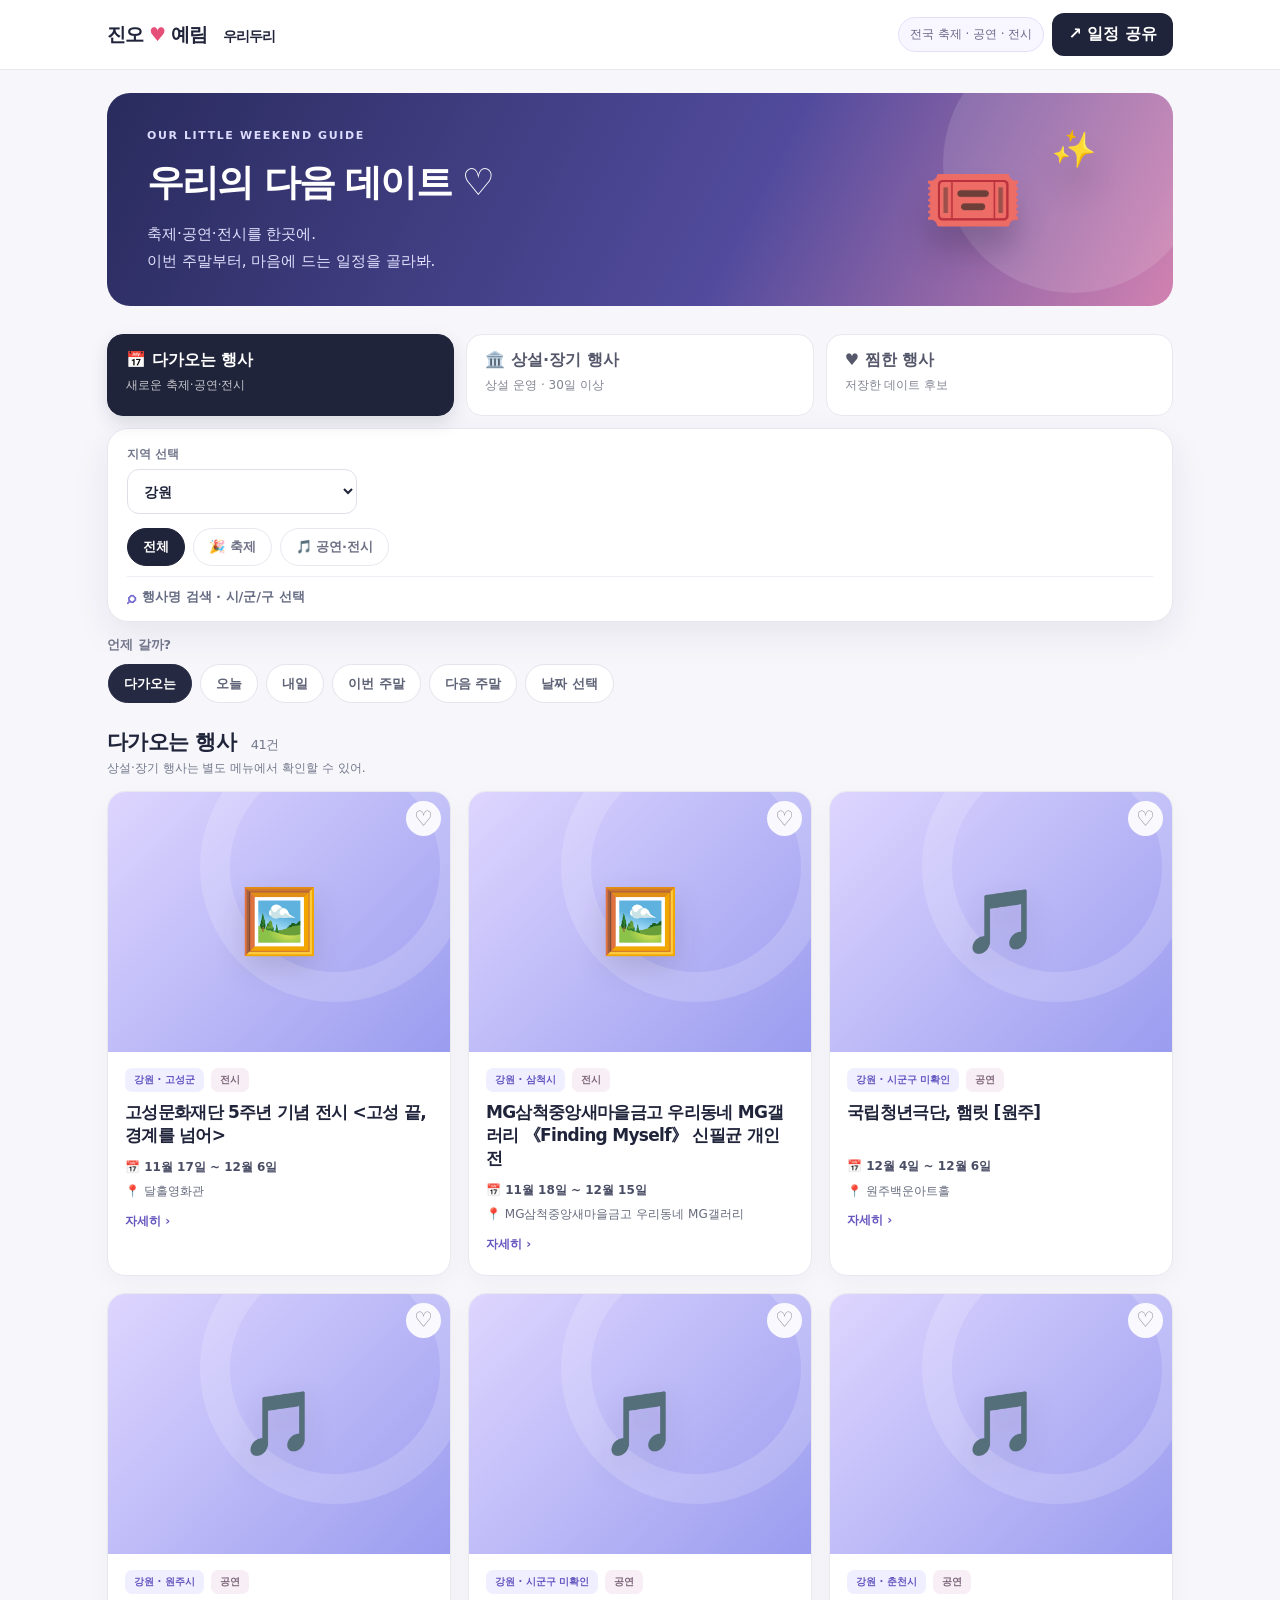
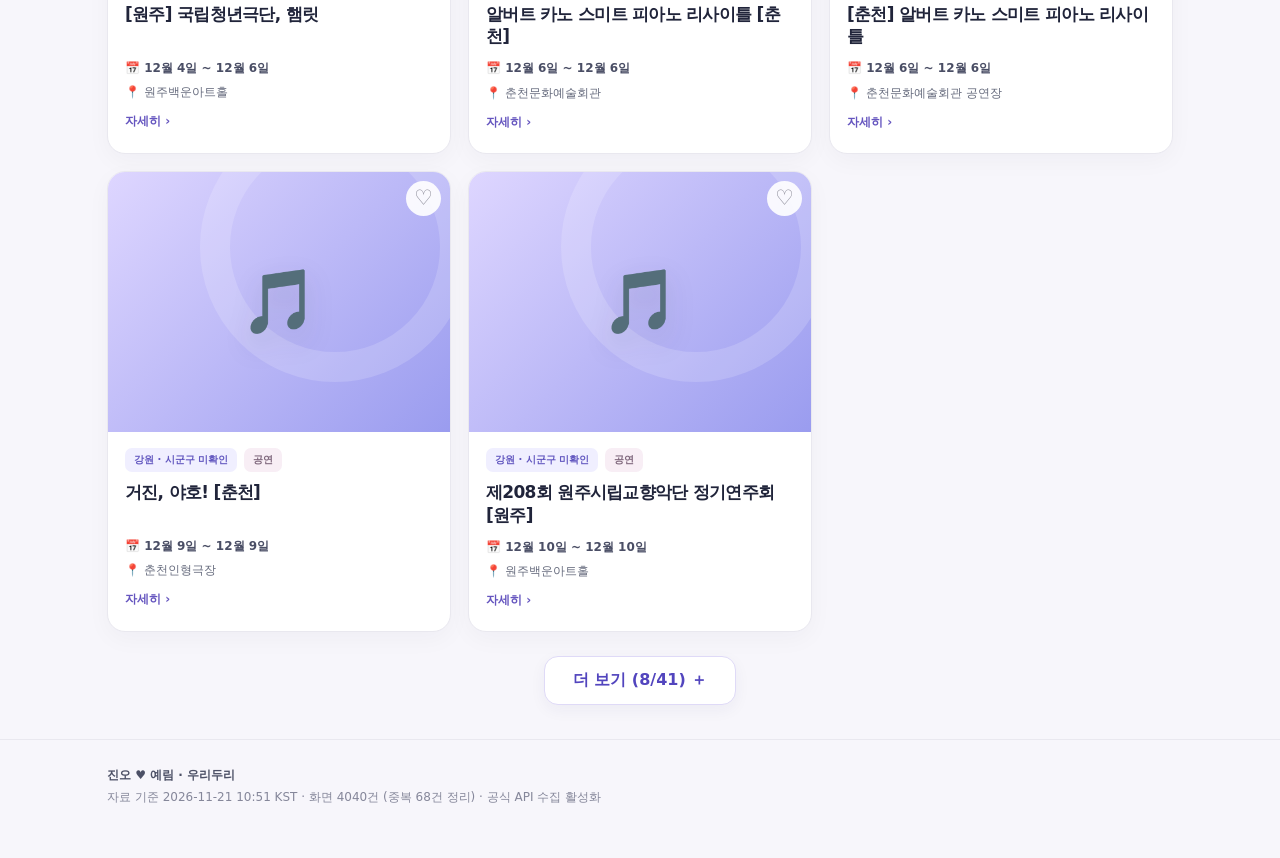
==== index.html @ 31929235 "Add files via upload" ====
<!doctype html>
<html lang="ko">
<head>
  <meta charset="utf-8" />
  <meta name="viewport" content="width=device-width, initial-scale=1" />
  <meta name="theme-color" content="#f7f6fb" />
  <meta name="description" content="전국의 축제, 공연, 전시를 포스터로 골라보는 데이트 캘린더" />
  <title>우리두리 | 진오 ♥ 예림</title>
  <style>
    [hidden]{display:none!important}
    :root{--ink:#20243a;--muted:#73798b;--purple:#6253e8;--pink:#e65078;--pale:#f7f6fb;--line:#e9e8ef;--white:#fff;--shadow:0 12px 36px rgba(36,38,76,.08)}
    *{box-sizing:border-box}html{scroll-behavior:smooth}body{margin:0;background:var(--pale);font-family:system-ui,-apple-system,'Pretendard','Noto Sans KR',sans-serif;color:var(--ink)}a{color:inherit;text-decoration:none}button,input,select{font:inherit}button{cursor:pointer}button:focus-visible,a:focus-visible,input:focus-visible,select:focus-visible{outline:3px solid #9b92ff;outline-offset:3px}
    .wrap{max-width:1110px;margin:0 auto;padding:0 22px}.nav{border-bottom:1px solid var(--line);background:rgba(255,255,255,.93);backdrop-filter:blur(14px);position:sticky;top:0;z-index:20}.navinner{min-height:69px;display:flex;align-items:center;justify-content:space-between;gap:12px}.brand{font-size:19px;letter-spacing:-.9px;font-weight:850}.brand em{font-style:normal;color:var(--pink)}.badge-top{font-size:12px;color:#6b6889;border:1px solid #e2dffa;background:#f8f6ff;border-radius:100px;padding:8px 11px}.share-top,.btn{border:0;border-radius:12px;padding:11px 16px;font-weight:750;display:inline-flex;align-items:center;justify-content:center;gap:7px}.share-top,.btn-primary{background:var(--ink);color:white}.btn-soft{background:#f0efff;color:#5346c9}.btn-outline{border:1px solid var(--line);background:#fff;color:var(--ink)}
    .hero{padding:48px 0 24px}.hero-panel{display:grid;grid-template-columns:1.25fr .75fr;overflow:hidden;border-radius:28px;min-height:260px;background:linear-gradient(117deg,#292b5d,#524b9d 60%,#d182b1);color:white;position:relative}.hero-left{padding:39px 43px;z-index:1}.kicker{display:inline-block;font-weight:760;letter-spacing:1.6px;font-size:11px;color:#dddcff;margin-bottom:17px}.hero h1{font-size:clamp(28px,4vw,43px);letter-spacing:-1.8px;line-height:1.28;margin:0 0 15px}.hero p{font-size:15px;line-height:1.8;color:#e3e1ff;margin:0}.hero-right{display:flex;align-items:center;justify-content:center;font-size:110px;position:relative;filter:drop-shadow(0 25px 15px rgba(30,25,45,.22))}.orb{position:absolute;width:260px;height:260px;border-radius:50%;background:rgba(255,255,255,.12);right:-30px;top:-60px}.spark{position:absolute;font-size:35px;top:36px;right:19%;transform:rotate(12deg)}
    .tool-panel{background:white;border:1px solid var(--line);border-radius:21px;padding:20px;margin-top:15px;box-shadow:var(--shadow)}.toolbar{display:grid;grid-template-columns:minmax(0,1fr) 125px 135px 160px;gap:10px}.input-wrap{display:flex;align-items:center;border:1px solid var(--line);border-radius:12px;padding:0 12px;background:#fff}.input-wrap span{color:#81839a;margin-right:9px}.input-wrap input{width:100%;height:47px;border:0;outline:none;min-width:0;color:var(--ink)}select{width:100%;height:47px;padding:0 12px;border:1px solid var(--line);border-radius:12px;background:white;color:var(--ink)}.quickfilters{display:flex;align-items:center;gap:8px;flex-wrap:wrap;margin-top:14px}.pill{border:1px solid var(--line);background:white;border-radius:50px;padding:9px 15px;font-size:13px;font-weight:700;color:#6e7185}.pill.active{background:var(--ink);border-color:var(--ink);color:white}
    .results-header{display:flex;align-items:center;justify-content:space-between;gap:14px;margin:29px 0 17px}.results-header h2{font-size:22px;letter-spacing:-.6px;margin:0}.results-header small{font-size:13px;color:var(--muted);font-weight:500;margin-left:8px}.views{display:flex;padding:4px;border-radius:12px;background:#ecebf4;gap:3px}.view{padding:8px 12px;font-size:13px;border:0;border-radius:9px;background:transparent;color:#797b8b;font-weight:760}.view.active{background:white;color:var(--ink);box-shadow:0 1px 4px rgba(0,0,0,.06)}
    .grid{display:grid;grid-template-columns:repeat(2,minmax(0,1fr));gap:17px}.event{background:white;border:1px solid var(--line);border-radius:20px;overflow:hidden;box-shadow:0 7px 25px rgba(24,20,61,.035);transition:transform .2s,box-shadow .2s}.event:hover{transform:translateY(-2px);box-shadow:var(--shadow)}.art{height:153px;position:relative;display:flex;align-items:center;justify-content:center;isolation:isolate;overflow:hidden}.art:after{content:'';position:absolute;right:-20px;top:-60px;width:210px;height:210px;border-radius:50%;border:30px solid rgba(255,255,255,.16);z-index:-1}.art .emoji{font-size:75px;filter:drop-shadow(0 12px 14px rgba(32,30,50,.15))}.art.sea{background:linear-gradient(135deg,#b0e6e9,#4ca3b9)}.art.christmas{background:linear-gradient(135deg,#ffd2d9,#ea91af)}.art.music{background:linear-gradient(135deg,#ded6ff,#9a9cef)}.art.winter{background:linear-gradient(135deg,#ddefff,#98badd)}.date-ribbon{position:absolute;top:15px;left:15px;border-radius:9px;background:rgba(255,255,255,.93);padding:8px 11px;font-size:12px;font-weight:800}.heart{position:absolute;right:15px;top:13px;width:39px;height:39px;border:0;border-radius:50%;background:rgba(255,255,255,.91);font-size:21px;color:#8c8c98}.heart.on{color:var(--pink)}.eventbody{padding:19px 21px 20px}.tags{display:flex;gap:7px;flex-wrap:wrap;margin-bottom:11px}.tag{font-size:11px;font-weight:780;border-radius:7px;background:#f0efff;color:#6257c0;padding:5px 9px}.tag.alt{color:#7f677c;background:#f8eef5}.event h3{font-size:20px;letter-spacing:-.7px;line-height:1.35;margin:0 0 11px}.meta{display:flex;align-items:flex-start;gap:7px;color:#666b7d;font-size:13px;line-height:1.6;margin:5px 0}.intro{font-size:13px;color:#606575;line-height:1.75;min-height:46px;margin:14px 0 12px}.highlight{border-radius:10px;background:#f8f7fd;color:#6455ab;padding:10px 12px;font-size:12px;font-weight:730}.cardactions{display:flex;gap:9px;margin-top:17px}.cardactions a,.cardactions button{flex:1;text-align:center;font-size:13px;border-radius:10px;padding:11px 6px;font-weight:760;display:flex;align-items:center;justify-content:center;border:1px solid var(--line)}.cardactions .detail{color:var(--purple);background:#f5f3ff;border:1px solid #e9e4ff}.cardactions .map{background:white;color:#595f74}
    .calendar{background:#fff;border:1px solid var(--line);border-radius:20px;padding:22px}.calhead{display:flex;justify-content:space-between;align-items:center;margin-bottom:15px}.calhead strong{font-size:19px}.calhead button{width:37px;height:37px;border:1px solid var(--line);background:white;border-radius:9px}.calgrid{display:grid;grid-template-columns:repeat(7,minmax(0,1fr));gap:6px}.dayname{text-align:center;color:#83869b;font-size:12px;padding:7px}.calcell{min-height:96px;background:#fafafe;border:1px solid #f2f0f8;border-radius:10px;padding:8px;overflow:hidden}.calcell.dim{opacity:.33}.calcell.today{border:2px solid #786cde}.num{font-size:12px;font-weight:760}.calEvent{display:block;background:#ebe8ff;color:#5148b4;font-size:11px;line-height:1.4;border-radius:5px;padding:3px 5px;margin-top:5px;overflow:hidden;text-overflow:ellipsis;white-space:nowrap}.calEvent:hover{background:#d5d0ff}.empty{text-align:center;background:white;border:1px dashed #dcd9ea;border-radius:20px;padding:48px 20px;color:var(--muted)}
    .foot{margin-top:45px;padding:25px 0 50px;border-top:1px solid var(--line);font-size:12px;color:#85879a;line-height:1.8}.foot strong{color:#4c5066}.foot a{text-decoration:underline}.toast{position:fixed;bottom:22px;left:50%;transform:translateX(-50%);padding:12px 18px;border-radius:12px;background:#252847;color:white;box-shadow:var(--shadow);z-index:99;font-size:13px;display:none;max-width:90vw;text-align:center}
    @media(max-width:760px){.wrap{padding:0 15px}.navinner{min-height:62px}.brand{font-size:17px}.badge-top{display:none}.share-top{font-size:12px;padding:10px}.hero{padding-top:22px}.hero-panel{grid-template-columns:1fr;min-height:220px}.hero-left{padding:30px 25px}.hero h1{font-size:30px}.hero p{font-size:13px}.hero-right{font-size:60px;position:absolute;right:10px;bottom:5px;opacity:.62}.orb{top:auto;bottom:-165px}.spark{display:none}.tool-panel{padding:14px}.toolbar{grid-template-columns:repeat(3,minmax(0,1fr))}.input-wrap{grid-column:1 / -1}.toolbar select{font-size:12px;min-width:0;padding:0 6px}.grid{grid-template-columns:1fr}.results-header h2{font-size:18px}.results-header small{display:block;margin:3px 0 0}.event h3{font-size:19px}.calendar{padding:12px}.calgrid{gap:3px}.calcell{min-height:66px;padding:5px 3px;border-radius:6px}.num{font-size:10px}.calEvent{font-size:9px;padding:3px;margin-top:3px}}
    @media(prefers-reduced-motion:reduce){*{scroll-behavior:auto!important;transition:none!important}}

    /* v2 poster-first catalogue */
    .hero{padding:23px 0 12px}.hero-panel{min-height:204px;border-radius:23px}.hero-left{padding:31px 40px}.hero h1{font-size:clamp(25px,3.4vw,37px)}.hero-right{font-size:82px}
    .tool-panel{margin-top:10px;padding:16px}.results-header{margin-top:25px}.results-header h2{font-size:21px}
    .grid{grid-template-columns:repeat(3,minmax(0,1fr));gap:17px}
    .event{border-radius:18px}.art{height:260px;z-index:1;background:#e8e5f0}.art .emoji{font-size:63px}
    .art.has-image .emoji{display:none}.art .poster-backdrop{display:none}.art.has-image .poster-backdrop{display:block;position:absolute;inset:-20px;width:calc(100% + 40px);height:calc(100% + 40px);object-fit:cover;filter:blur(20px) brightness(.78);opacity:.75;z-index:0}
    .art .poster-img{position:relative;z-index:1;width:100%;height:100%;object-fit:contain;display:block;filter:drop-shadow(0 5px 12px rgba(0,0,0,.16))}
    .date-ribbon{z-index:3;top:10px;left:10px;font-size:11px;padding:7px 9px;box-shadow:0 2px 7px rgba(0,0,0,.07)}.heart{z-index:3;top:9px;right:9px;width:35px;height:35px}
    .eventbody{padding:16px 17px 19px}.event h3{font-size:17px;min-height:45px;margin:0 0 11px}.event .intro{font-size:12px;min-height:0;margin:10px 0;display:-webkit-box;-webkit-line-clamp:2;-webkit-box-orient:vertical;overflow:hidden}.event .highlight{font-size:11px;padding:8px 10px}.event .meta{font-size:12px}.tags{margin-bottom:9px}.tag{font-size:10px}.cardactions a{font-size:12px;padding:10px 5px}.verified{color:#8688a0;font-size:11px;margin-top:9px}
    .more-area{text-align:center;margin:24px auto 6px}.more-btn{padding:13px 28px;background:#fff;color:#5245be;border:1px solid #dfdaf7;border-radius:14px;font-weight:800;box-shadow:0 5px 16px rgba(40,30,90,.05)}
    .long-tag{background:#fff3dd;color:#995c18}.active-tag{background:#e9f6ed;color:#247145}
    .foot{margin-top:34px}
    /* Separate permanent-event collection from the event search filters. */
    .section-nav{display:grid;grid-template-columns:repeat(3,minmax(0,1fr));gap:12px;margin:16px 0 10px}
    .section-tab{display:flex;flex-direction:column;align-items:flex-start;gap:6px;min-height:82px;padding:15px 18px;text-align:left;background:#fff;border:1px solid var(--line);border-radius:16px;color:#55586b;transition:border-color .15s,background .15s,transform .15s}
    .section-tab:hover{transform:translateY(-1px);border-color:#b5adf5}.section-tab.active{background:var(--ink);color:#fff;border-color:var(--ink);box-shadow:0 7px 18px rgba(32,36,58,.13)}
    .section-name{font-size:16px;font-weight:800}.section-tab small{font-size:12px;color:inherit;opacity:.74}
    .section-description{color:#777b8c;margin:20px 0 -13px;font-size:13px}
    .toolbar.scope-noperiod{grid-template-columns:minmax(0,1fr) 160px 170px}
    @media(max-width:980px){.grid{grid-template-columns:repeat(2,minmax(0,1fr))}}
    @media(max-width:760px){.hero-panel{min-height:182px}.hero-left{padding:25px}.hero h1{font-size:27px}.art{height:295px}.grid{grid-template-columns:1fr}.event h3{min-height:0}.eventbody{padding:16px 19px 19px}.toolbar{grid-template-columns:repeat(3,minmax(0,1fr))}}
    @media(max-width:760px){.section-nav{gap:7px;margin:14px 0 7px}.section-tab{padding:11px 10px;min-height:72px;border-radius:12px}.section-name{font-size:12px}.section-tab small{font-size:10px;line-height:1.3}.toolbar.scope-noperiod{grid-template-columns:repeat(2,minmax(0,1fr))}}
    @media(min-width:540px) and (max-width:760px){.grid{grid-template-columns:repeat(2,minmax(0,1fr))}.art{height:215px}}


    /* v3: Mobile-first event discovery. Desktop keeps its banner and multi-column catalogue. */
    .discovery{margin-top:8px}
    .tool-panel.mobile-tools{padding:17px 19px 14px;margin-top:12px}
    .primary-tools{display:flex;gap:11px;align-items:end}
    .location-control{display:flex;flex-direction:column;gap:6px;flex:0 1 230px;font-size:12px;font-weight:780;color:#73778b}
    .location-control select{height:45px;border-color:#dfdfe9;font-size:14px;font-weight:730}
    .advanced-search{margin-top:10px;border-top:1px solid #f0eff6;padding-top:10px}
    .advanced-search summary{cursor:pointer;color:#666c83;font-size:13px;font-weight:700;list-style:none;display:flex;gap:6px;align-items:center}
    .advanced-search summary::-webkit-details-marker{display:none}
    .advanced-search summary:before{content:'⌕';font-size:17px;color:#756cd2}
    .advanced-search[open] summary{margin-bottom:12px}
    .advanced-inner{display:grid;grid-template-columns:minmax(0,1fr) minmax(0,230px);gap:10px}
    .advanced-inner input{height:45px;width:100%;padding:0 12px;border:1px solid var(--line);border-radius:10px}
    .advanced-inner select{height:45px;font-size:13px}
    .mobile-tools .quickfilters{margin-top:14px}
    .time-filter{margin:14px 0 0}
    .time-label{font-size:13px;color:#73778b;font-weight:780;margin:0 0 9px}
    .time-options{display:flex;gap:8px;overflow-x:auto;white-space:nowrap;padding:1px 1px 4px;scrollbar-width:none}
    .time-options::-webkit-scrollbar{display:none}
    .date-choice{border:1px solid #e5e3ed;background:#fff;color:#5f6377;border-radius:999px;padding:9px 15px;font-size:13px;font-weight:750;flex:none;min-height:39px}
    .date-choice.active{background:#252942;color:#fff;border-color:#252942}
    #dateInputWrap{display:flex;align-items:center;gap:10px;margin-top:9px;font-size:13px;color:#686d7e}
    #customDate{height:43px;padding:0 12px;border:1px solid var(--line);border-radius:11px;background:#fff;color:var(--ink)}
    .results-header{margin:21px 0 14px}.results-header h2{font-size:21px}
    .results-subtitle{color:var(--muted);font-size:12px;margin-top:4px}
    .section-description{display:none}
    .event{position:relative}
    .event .art{padding:0}
    .event .art-open{display:flex;align-items:center;justify-content:center;position:absolute;inset:0;border:0;background:transparent;width:100%;height:100%;padding:0;cursor:pointer;overflow:hidden}
    .event .art .emoji{position:relative;z-index:1}
    .event .date-ribbon{display:none!important}
    .event .title-button{display:block;width:100%;padding:0;border:0;background:transparent;color:inherit;font:inherit;font-weight:inherit;letter-spacing:inherit;line-height:inherit;text-align:left;cursor:pointer}
    .event .title-button:hover{text-decoration:underline}
    .event .date-meta{font-weight:750;color:#4a4e65}
    .event .card-tail{display:flex;justify-content:space-between;align-items:center;gap:8px;margin-top:8px}
    .event .more-detail{font-size:12px;font-weight:780;color:#6555bf;background:transparent;padding:3px 0;border:0;cursor:pointer}
    .modal-event{width:min(95vw,540px);max-height:min(87vh,830px);border:0;border-radius:22px;padding:0;box-shadow:0 20px 70px rgba(17,20,45,.30);color:var(--ink);overflow:auto}
    .modal-event::backdrop{background:rgba(14,18,32,.56);backdrop-filter:blur(4px)}
    .modal-close{position:sticky;top:13px;float:right;z-index:9;margin:13px 13px -48px 0;width:39px;height:39px;background:#fff;border:1px solid var(--line);border-radius:50%;font-size:23px;line-height:1;color:var(--ink);box-shadow:0 3px 11px rgba(0,0,0,.09)}
    .modal-body{padding:20px 23px 24px}.modal-photo{height:285px;background:#edeaf7;display:flex;justify-content:center;align-items:center;overflow:hidden;position:relative}.modal-photo img{width:100%;height:100%;object-fit:contain;position:relative;z-index:1}.modal-photo .emoji{font-size:85px}
    .modal-kicker{font-size:12px;font-weight:760;color:#7262bc;margin:0 0 10px}
    .modal-body h2{font-size:22px;line-height:1.4;margin:0 0 16px;letter-spacing:-.7px}
    .modal-info{display:grid;grid-template-columns:65px 1fr;gap:10px 7px;font-size:14px;margin:0 0 17px}.modal-info dt{color:#818597}.modal-info dd{margin:0;line-height:1.6;overflow-wrap:anywhere}
    .modal-summary{border-top:1px solid var(--line);padding-top:15px;font-size:14px;color:#5a6072;line-height:1.75;white-space:pre-line}
    .modal-links{display:grid;grid-template-columns:1fr 1fr;gap:9px;margin-top:19px}.modal-links a{padding:13px 9px;text-align:center;background:#252942;color:#fff;font-size:13px;font-weight:800;border-radius:11px}.modal-links a+ a{background:#f0eeff;color:#544ac1}
    .modal-source{font-size:11px;color:#888e9c;margin-top:14px}
    @media(max-width:760px){
      body{background:#f8f8fb}
      .wrap{padding:0 14px}
      .navinner{min-height:60px}
      .nav .brand{font-size:15px;white-space:nowrap;letter-spacing:-.6px}
      .nav .brand span{margin-left:5px!important;font-size:.83em!important}
      .share-top{border-radius:10px;font-size:12px;padding:9px 11px;white-space:nowrap}
      .hero{display:none}
      .section-nav{margin:13px 0 9px;gap:5px}
      .section-tab{min-height:43px;justify-content:center;align-items:center;text-align:center;padding:10px 4px;border-radius:11px}
      .section-name{font-size:11.5px;white-space:nowrap;letter-spacing:-.3px}
      .section-tab small{display:none}
      .tool-panel.mobile-tools{box-shadow:none;padding:12px;border-radius:15px;margin-top:9px}
      .primary-tools{display:block}
      .location-control{width:100%;font-size:12px}
      .location-control select{height:43px}
      .advanced-inner{grid-template-columns:1fr}
      .advanced-search{margin-top:10px}
      .advanced-search summary{font-size:12px}
      .mobile-tools .quickfilters{margin-top:10px;gap:6px;flex-wrap:nowrap;overflow-x:auto;scrollbar-width:none}
      .mobile-tools .quickfilters::-webkit-scrollbar{display:none}
      .mobile-tools .pill{padding:8px 13px;font-size:12px;white-space:nowrap}
      .time-filter{margin:13px 0 0}
      .date-choice{padding:9px 12px;font-size:12px}
      .results-header{margin:19px 0 12px}
      .results-header h2{font-size:18px}
      .grid{grid-template-columns:1fr;gap:9px}
      .event{display:grid;grid-template-columns:112px minmax(0,1fr);border-radius:14px;min-height:166px;box-shadow:0 3px 14px rgba(24,20,61,.04)}
      .event .art{width:112px;height:100%;min-height:166px;align-self:stretch}
      .event .art .poster-img{object-fit:contain}
      .event .art .emoji{font-size:48px}
      .event .heart{top:7px;right:7px;width:31px;height:31px;font-size:19px}
      .event .eventbody{padding:11px 11px 10px 12px;min-width:0;display:flex;flex-direction:column}
      .event .tags{gap:4px;margin:0 0 7px;max-height:24px;overflow:hidden;flex-wrap:nowrap}
      .event .tag{font-size:10px;white-space:nowrap;padding:4px 6px}
      .event h3{font-size:14px;line-height:1.38;letter-spacing:-.35px;margin:0 0 7px;min-height:0;display:-webkit-box;-webkit-box-orient:vertical;-webkit-line-clamp:2;overflow:hidden}
      .event .meta{font-size:11px;line-height:1.4;margin:3px 0;display:-webkit-box;-webkit-line-clamp:1;-webkit-box-orient:vertical;overflow:hidden}
      .event .date-meta{font-size:11.5px}
      .event .card-tail{margin-top:auto;padding-top:6px}
      .event .card-tail .price{font-size:11px;color:#5e6171;overflow:hidden;text-overflow:ellipsis;white-space:nowrap;max-width:67%}
      .event .more-detail{font-size:11px;white-space:nowrap}
      .more-area{margin-top:18px}
      .more-btn{width:100%;padding:12px}
      .modal-event{width:calc(100vw - 20px);max-height:88dvh;border-radius:17px}
      .modal-photo{height:235px}
      .modal-body{padding:18px}
      .modal-body h2{font-size:20px}
      .modal-links a{font-size:12px}
      .foot{padding:20px 0 38px;margin-top:28px}
    }
    @media(max-width:360px){.event{grid-template-columns:98px minmax(0,1fr)}.event .art{width:98px}.section-name{font-size:10px}.nav .brand{font-size:13.5px}}

  </style>
</head>
<body>
  <header class="nav"><div class="wrap navinner"><div class="brand">진오 <em>♥</em> 예림 <span style="font-size:.72em;margin-left:10px;font-weight:700">우리두리</span></div><div style="display:flex;align-items:center;gap:8px"><span class="badge-top">전국 축제 · 공연 · 전시</span><button class="share-top" id="shareAll" type="button">↗ 일정 공유</button></div></div></header>
  <main class="wrap">
    <section class="hero" aria-label="소개"><div class="hero-panel"><div class="orb"></div><div class="hero-left"><div class="kicker">OUR LITTLE WEEKEND GUIDE</div><h1>우리의 다음 데이트 ♡</h1><p>축제·공연·전시를 한곳에.<br>이번 주말부터, 마음에 드는 일정을 골라봐.</p></div><div class="hero-right" aria-hidden="true">🎟️<span class="spark">✨</span></div></div></section>
    <nav class="section-nav" aria-label="행사 종류별 메뉴">
      <button class="section-tab active" type="button" data-section="upcoming" aria-pressed="true"><span class="section-name">📅 다가오는 행사</span><small>새로운 축제·공연·전시</small></button>
      <button class="section-tab" type="button" data-section="longterm" aria-pressed="false"><span class="section-name">🏛️ 상설·장기 행사</span><small>상설 운영 · 30일 이상</small></button>
      <button class="section-tab" type="button" data-section="favorites" aria-pressed="false"><span class="section-name">♥ 찜한 행사</span><small>저장한 데이트 후보</small></button>
    </nav>
    <section class="discovery" aria-label="행사 탐색">
      <section class="tool-panel mobile-tools" aria-label="검색 및 필터">
        <div class="primary-tools"><label class="location-control">지역 선택
          <select id="province" aria-label="권역 선택"><option value="all">전국</option><option value="강원" selected>강원</option><option value="수도권">수도권</option><option value="충청권">충청권</option><option value="전라권">전라권</option><option value="경북권">경북권</option><option value="경남권">경남권</option><option value="제주권">제주권</option></select>
        </label></div>
        <div class="quickfilters" role="group" aria-label="행사 종류"><button class="pill active" type="button" data-filter="all">전체</button><button class="pill" type="button" data-filter="축제">🎉 축제</button><button class="pill" type="button" data-filter="공연전시">🎵 공연·전시</button></div>
        <details class="advanced-search" id="advancedSearch"><summary>행사명 검색 · 시/군/구 선택</summary><div class="advanced-inner"><input id="search" type="search" placeholder="행사명·가수·공연장 검색" aria-label="행사 검색"><select id="city" aria-label="시도 및 시군구 선택"><option value="all">강원 전체</option></select></div></details>
      </section>
      <section class="time-filter" id="dateFilter" aria-label="날짜로 행사 찾기"><p class="time-label">언제 갈까?</p><div class="time-options" role="group" aria-label="행사 기간">
        <button class="date-choice active" type="button" data-date="upcoming" aria-pressed="true">다가오는</button>
        <button class="date-choice" type="button" data-date="today" aria-pressed="false">오늘</button>
        <button class="date-choice" type="button" data-date="tomorrow" aria-pressed="false">내일</button>
        <button class="date-choice" type="button" data-date="weekend" aria-pressed="false">이번 주말</button>
        <button class="date-choice" type="button" data-date="nextweekend" aria-pressed="false">다음 주말</button>
        <button class="date-choice" type="button" data-date="custom" aria-pressed="false">날짜 선택</button>
      </div><label id="dateInputWrap" hidden>방문할 날짜 <input id="customDate" type="date" aria-label="방문 날짜 직접 선택"></label></section>
    </section>
    <section aria-labelledby="results-title"><div class="results-header"><div><h2 id="results-title">다가오는 행사 <small id="count"></small></h2><div class="results-subtitle" id="sectionHelp">상설·장기 행사는 별도 메뉴에서 확인할 수 있어.</div></div></div><div id="cards" class="grid"></div><div class="more-area"><button id="loadMore" class="more-btn" type="button" hidden>행사 더 보기 ＋</button></div></section>
  </main>
  <dialog id="detailDialog" class="modal-event" aria-label="행사 상세정보"><button class="modal-close" id="modalClose" type="button" aria-label="닫기">×</button><div id="dialogContent"></div></dialog>
  <footer class="foot"><div class="wrap"><strong>진오 ♥ 예림 · 우리두리</strong><div id="dataStatus">자료 로딩 중 · 초기 자료는 수동 입력, API 자동갱신은 인증키를 연결한 후 작동</div></div></footer><div id="toast" class="toast" role="status" aria-live="polite"></div>
  <script>
  let EVENTS = [{"id": "mukho-2026", "title": "2026 묵호 도째비페스타", "city": "동해", "category": "축제", "start": "2026-11-21", "end": "2026-11-22", "place": "동해시 묵호권역 일원", "address": "강원특별자치도 동해시 묵호항 일원", "price": "세부 프로그램별 확인", "priceType": "unknown", "emoji": "🌊", "theme": "sea", "intro": "묵호의 골목과 바다를 걸으며 음악공연과 지역 먹거리를 즐기는 주말 행사.", "highlight": "바닷가 산책 + 묵호 골목 데이트", "status": "확인", "sourceLabel": "동해시 공식 채널", "sourceUrl": "https://pf.kakao.com/_tukxds/posts", "mapQuery": "동해 묵호항여객선터미널", "note": "행사장이 묵호 여러 곳에 분산돼 있어 세부 프로그램 위치 확인 필요", "collectionMethod": "수동 확인", "lastVerified": "2026-11-19"}, {"id": "gangneung-xmas-2026", "title": "제6회 강릉 크리스마스 겨울축제", "city": "강릉", "category": "야경", "start": "2026-11-22", "end": "2027-01-09", "place": "월화거리·안목해변 일원", "address": "강원특별자치도 강릉시 월화거리 및 안목해변", "price": "프로그램별 확인", "priceType": "unknown", "emoji": "🎄", "theme": "christmas", "intro": "크리스마스트리, 야간 조명, 포토존. 12월 23~27일에는 특별행사와 마켓 예정.", "highlight": "크리스마스 포토존 + 저녁 산책", "status": "보도 확인", "sourceLabel": "연합뉴스 행사 안내", "sourceUrl": "https://www.yna.co.kr/view/AKR20261119100300062", "mapQuery": "강릉 월화거리", "note": "11월 22일부터 장식·점등, 주요 마켓 행사는 12월 23~27일 예정", "collectionMethod": "수동 확인", "lastVerified": "2026-11-19"}, {"id": "dandan-2026", "title": "2026 단단단페스티벌", "city": "강릉", "category": "공연", "start": "2026-11-26", "end": "2026-11-28", "place": "강릉단오제전수교육관", "address": "강원특별자치도 강릉시 단오장길 1", "price": "무료 · 사전예매 또는 현장접수", "priceType": "free", "emoji": "🥁", "theme": "music", "intro": "안예은·추다혜차지스 등 다양한 전통·현대 융합 공연을 만날 수 있는 3일간의 축제.", "highlight": "무료 공연 + 실내 데이트", "status": "공식 확인", "sourceLabel": "강릉단오제위원회 공식 안내", "sourceUrl": "https://www.danojefestival.or.kr/kor/dandan/dandan.html", "mapQuery": "강릉단오제전수교육관", "note": "사전예매와 현장 선착순 접수. 공연별 시작시간과 좌석 조건 확인", "collectionMethod": "수동 확인", "lastVerified": "2026-11-19"}, {"id": "pyeongchang-trout-2027", "title": "2027 평창송어축제", "city": "평창", "category": "체험", "start": "2027-01-01", "end": "2027-01-31", "place": "평창군 진부면 오대천 일원", "address": "강원특별자치도 평창군 진부면 경강로 3562", "price": "유료 · 2027년 요금 확인 필요", "priceType": "paid", "emoji": "🐟", "theme": "winter", "intro": "겨울 얼음낚시와 각종 체험을 즐기는 대표 겨울축제. 2027년 상세 프로그램은 갱신 중.", "highlight": "이색 체험 + 겨울 나들이", "status": "세부 일정 확인 필요", "sourceLabel": "한국관광공사 축제 정보", "sourceUrl": "https://app.visitkorea.or.kr/kfes/detail/fstvlDetail.do?fstvlCntntsId=e79ad504-4e44-46d4-950c-cff9292665c1", "mapQuery": "평창송어축제장", "note": "한국관광공사에 1.1~1.31 기재. 2027년 상세내용은 변경 가능", "collectionMethod": "수동 확인", "lastVerified": "2026-11-19"}];
  const today = new Date();today.setHours(0,0,0,0);
  const fmt = new Intl.DateTimeFormat('ko-KR',{month:'short',day:'numeric'});
  const parse = s=>new Date(s+'T00:00:00');
  const formatRange=e=>fmt.format(parse(e.start))+' ~ '+fmt.format(parse(e.end));
  const escapeHtml=s=>String(s).replaceAll('&','&amp;').replaceAll('<','&lt;').replaceAll('>','&gt;').replaceAll('"','&quot;').replaceAll("'",'&#39;');
  // 외부 API가 제목에 넣은 HTML 엔티티를 화면 출력 전에 복원한다.
  // HTML 삽입 방지를 위해 실제 출력할 때는 escapeHtml()을 그대로 적용한다.
  function decodeEventTitle(value){
    const entities={amp:'&',lt:'<',gt:'>',quot:'"',apos:"'",nbsp:' ',middot:'·',ndash:'–',mdash:'—',hellip:'…',laquo:'«',raquo:'»'};
    let title=String(value??'');
    for(let pass=0;pass<3;pass++){
      const next=title.replace(/&(#x[0-9a-f]+|#\d+|[a-z][a-z0-9]+);/gi,(match,entity)=>{
        if(entity[0]==='#'){
          const hexadecimal=/^#x/i.test(entity);
          const num=Number.parseInt(entity.slice(hexadecimal?2:1),hexadecimal?16:10);
          return Number.isInteger(num)&&num>0&&num<=0x10ffff&&!(num>=0xd800&&num<=0xdfff)?String.fromCodePoint(num):match;
        }
        return Object.hasOwn(entities,entity.toLowerCase())?entities[entity.toLowerCase()]:match;
      });
      if(next===title)break;
      title=next;
    }
    return title.replace(/\s+/g,' ').trim();
  }
  // 요금이 실제로 알려져 있을 때만 안내한다.
  function displayPrice(event){
    const value=String(event.price||'').trim();
    if(!value)return '';
    if(/요금\s*확인|가격\s*확인|입장료\s*확인|요금\s*미정|가격\s*미정|정보\s*없음|미제공|별도\s*문의|프로그램별\s*확인|세부\s*프로그램별\s*확인|^확인\s*필요$/.test(value)){
      if(event.priceType==='free'||/^무료(?:\s|$)/.test(value))return '무료';
      if(event.priceType==='paid'||/^유료(?:\s|$)/.test(value))return '유료';
      return '';
    }
    if(event.priceType==='unknown'&&!/(?:^무료|^유료|\d[\d,]*\s*원)/.test(value))return '';
    return value;
  }

  const safeUrl=s=>{try{const u=new URL(s);return ['https:','http:'].includes(u.protocol)?escapeHtml(u.href):'#'}catch(e){return '#'}};
  const E = id=>document.getElementById(id);
  let favoriteIds=[];try{favoriteIds=JSON.parse(localStorage.getItem('ourGangwonSaved')||'[]')}catch(err){favoriteIds=[]}
  if(!Array.isArray(favoriteIds))favoriteIds=[];
  let currentSection='upcoming',currentFilter='all',currentPeriod='upcoming',visibleLimit=8;
  const persist=()=>{try{localStorage.setItem('ourGangwonSaved',JSON.stringify(favoriteIds))}catch(err){}};
  let toastTimer;
  function toast(msg){clearTimeout(toastTimer);E('toast').textContent=msg;E('toast').style.display='block';toastTimer=setTimeout(()=>E('toast').style.display='none',3400)}
  // 지역은 일곱 생활권으로 묶고, 세부지역은 실제 17개 시도로 유지한다.
  const AREA_GROUPS={
    '강원':['강원'],
    '수도권':['서울','인천','경기'],
    '충청권':['대전','세종','충북','충남'],
    '전라권':['광주','전북','전남'],
    '경북권':['대구','경북'],
    '경남권':['부산','울산','경남'],
    '제주권':['제주']
  };
  const provinceNames = [['서울특별시','서울'],['부산광역시','부산'],['대구광역시','대구'],['인천광역시','인천'],['광주광역시','광주'],['대전광역시','대전'],['울산광역시','울산'],['세종특별자치시','세종'],['경기도','경기'],['강원특별자치도','강원'],['강원도','강원'],['충청북도','충북'],['충청남도','충남'],['전북특별자치도','전북'],['전라북도','전북'],['전라남도','전남'],['경상북도','경북'],['경상남도','경남'],['제주특별자치도','제주']];
  const shortNames=[...new Set(provinceNames.map(item=>item[1]))];
  const provinceAliases=[...provinceNames,...shortNames.map(p=>[p,p])];
  const aliasProvince=Object.fromEntries(provinceAliases);
  const provinceOrder=[...new Set(Object.values(aliasProvince))];
  function eventProvince(e){
    const given=String(e.province||'').trim();
    if(provinceOrder.includes(given))return given;
    if(aliasProvince[given])return aliasProvince[given];
    const address=String(e.address||'').trim();
    for(const [full,short] of [...provinceAliases].sort((a,b)=>b[0].length-a[0].length)){
      if(address===full||address.startsWith(full+' '))return short;
    }
    if(['강릉','동해','속초','양양','삼척','평창','춘천','원주','홍천','횡성','태백','정선','영월','인제','고성','철원','화천','양구'].includes(e.city))return '강원';
    return given||'기타';
  }
  function eventCity(e){
    const p=eventProvince(e);
    const address=String(e.address||'').trim();
    // 원본의 '경남 전체'보다 공식 주소에 있는 '양산시' 등 구체적인 지역을 우선한다.
    for(const [full,short] of [...provinceAliases].sort((a,b)=>b[0].length-a[0].length)){
      if(short!==p||!address.startsWith(full+' '))continue;
      const rest=address.slice(full.length).trim();
      const match=rest.match(/^([가-힣]+(?:시|군|구))(?=\s|$)/);
      if(match)return match[1];
      break;
    }
    let city=String(e.city||'').trim();
    if(city.startsWith(p+' '))city=city.slice(p.length).trim();
    if(!city||city==='전체'||city===p||city.endsWith(' 전체')||/미상|미확인|확인 필요/.test(city))return '';
    return city;
  }
  function regionLabel(e){const p=eventProvince(e),c=eventCity(e);return c?p+' · '+c:p+' · 시군구 미확인'}
  function provincesInGroup(group){return group==='all'?provinceOrder:Object.hasOwn(AREA_GROUPS,group)?AREA_GROUPS[group]:[]}
  function updateCityOptions(){
    const group=E('province').value;
    const selected=E('city').value;
    const select=E('city');
    select.replaceChildren(new Option(group==='all'?'전국 전체':group+' 전체','all'));
    for(const p of provincesInGroup(group)){
      const optgroup=document.createElement('optgroup');optgroup.label=p;
      optgroup.appendChild(new Option(p+' 전체','p:'+p));
      const cities=[...new Set(EVENTS.filter(e=>eventProvince(e)===p).map(eventCity).filter(Boolean))].sort((a,b)=>a.localeCompare(b,'ko'));
      for(const city of cities)optgroup.appendChild(new Option(p+' · '+city,'c:'+p+':'+city));
      select.appendChild(optgroup);
    }
    if([...select.querySelectorAll('option')].some(o=>o.value===selected))select.value=selected;
    else select.value='all';
  }
  // 같은 행사명·시작일·종료일·시도·공연장일 때만 중복으로 병합.
  // 다른 날짜, 다른 장소의 같은 제목은 별개의 공연으로 보존한다.
  const normalizeMatch=s=>String(s||'').normalize('NFKC').toLocaleLowerCase('ko-KR').replace(/[^가-힣a-z0-9]/g,'');
  function matchingKey(e){
    const title=normalizeMatch(e.title),place=normalizeMatch(e.place);
    const p=eventProvince(e);
    if(!title||place.length<5||/^(공연장미정|장소미정|미확인)$/.test(place)||!p||p==='기타'||!e.start||!e.end)return null;
    return [title,e.start,e.end,p,place].join('|');
  }
  function detailQuality(e){
    const c=eventCity(e),addr=normalizeMatch(e.address);
    return Number(Boolean(c))*10000+Number(addr.length>=8)*1000+Number(Boolean(e.posterUrl||e.imageUrl))*100+Number(Boolean(e.sourceUrl))*10+Math.min(normalizeMatch(e.place).length,9);
  }
  function cleanForDisplay(items){
    const seen=new Map(),result=[];
    for(const row of items){
      const e={...row,title:decodeEventTitle(row.title)},key=matchingKey(e);
      if(!key){result.push(e);continue;}
      if(!seen.has(key)){seen.set(key,result.length);result.push(e);continue;}
      const i=seen.get(key),previous=result[i];
      const best=detailQuality(e)>detailQuality(previous)?e:previous;
      const other=best===e?previous:e;
      const related=[previous.id,e.id,...(previous.relatedIds||[]),...(e.relatedIds||[])].filter(Boolean);
      if(!best.posterUrl&&!best.imageUrl&&(other.posterUrl||other.imageUrl)){
        best.posterUrl=other.posterUrl||other.imageUrl;
        best.imageType=other.imageType||best.imageType;
      }
      best.relatedIds=[...new Set(related.filter(x=>x!==best.id))];
      result[i]=best;
    }
    return result;
  }
  function isSaved(e){return [e.id,...(e.relatedIds||[])].some(id=>favoriteIds.includes(id))}
  function durationDays(e){return Math.round((parse(e.end)-parse(e.start))/86400000)+1}
  function longKind(e){
    if(e.isPermanent===true || e.eventType==='상설' || /상설\s*(전시|공연|체험|운영)|상시\s*(운영|개방)/.test(e.title||''))return '상설';
    if(durationDays(e)>=30)return '장기';
    return '';
  }
  const stamp = d=>`${d.getFullYear()}-${String(d.getMonth()+1).padStart(2,'0')}-${String(d.getDate()).padStart(2,'0')}`;
  const shiftDay=(d,n)=>{const x=new Date(d);x.setDate(x.getDate()+n);return x};
  function weekendDates(next=false){
    // On Sunday, include the current Sunday in 'this weekend'.
    const day=today.getDay();
    const offset=day===0?-1:(6-day+7)%7;
    const saturday=shiftDay(today,offset+(next?7:0));
    return [saturday,shiftDay(saturday,1)];
  }
  function matchesDates(e){
    const start=parse(e.start),end=parse(e.end);
    if(end<today)return false;
    if(currentPeriod==='upcoming')return true;
    if(currentPeriod==='today')return start<=today&&end>=today;
    if(currentPeriod==='tomorrow'){const tomorrow=shiftDay(today,1);return start<=tomorrow&&end>=tomorrow;}
    if(currentPeriod==='weekend'||currentPeriod==='nextweekend'){
      const [from,to]=weekendDates(currentPeriod==='nextweekend');
      return end>=from&&start<=to;
    }
    if(currentPeriod==='custom'){
      const v=E('customDate').value;
      if(!/^\d{4}-\d{2}-\d{2}$/.test(v))return true;
      const target=parse(v);return start<=target&&end>=target;
    }
    return true;
  }
  function visible(e){
    const q=E('search').value.trim().toLowerCase(),group=E('province').value,area=E('city').value;
    const start=parse(e.start),end=parse(e.end),p=eventProvince(e),c=eventCity(e);
    if(group!=='all'&&!provincesInGroup(group).includes(p))return false;
    if(area.startsWith('p:')&&p!==area.slice(2))return false;
    if(area.startsWith('c:')){const [selectedProvince,selectedCity]=area.slice(2).split(':');if(p!==selectedProvince||c!==selectedCity)return false;}
    const kind=longKind(e);
    if(currentSection==='upcoming' && (kind||!matchesDates(e)))return false;
    if(currentSection==='longterm' && (!kind||end<today))return false;
    if(currentSection==='favorites' && (!isSaved(e)||end<today))return false;
    if(currentFilter==='축제'&&!['축제','체험','야경'].includes(e.category))return false;
    if(currentFilter==='공연전시'&&!['공연','전시'].includes(e.category))return false;
    if(q&&![e.title,regionLabel(e),e.place,e.intro,e.highlight].join(' ').toLowerCase().includes(q))return false;
    return true;
  }
  function filtered(){
    const list=EVENTS.filter(visible);
    if(currentSection==='longterm')return list.sort((a,b)=>{
      const aOngoing=parse(a.start)<=today?0:1,bOngoing=parse(b.start)<=today?0:1;
      return aOngoing-bOngoing || (aOngoing===0?a.end.localeCompare(b.end):a.start.localeCompare(b.start));
    });
    return list.sort((a,b)=>a.start.localeCompare(b.start));
  }
  function card(e){
    const saved=isSaved(e),kind=longKind(e);
    const img=safeUrl(e.posterUrl||e.imageUrl||'');
    const hasImg=img!=='#';
    const id=escapeHtml(e.id),title=escapeHtml(e.title);
    const price=displayPrice(e);
    const media=hasImg?`<img class="poster-backdrop" alt="" src="${img}" aria-hidden="true" loading="lazy"><img class="poster-img" src="${img}" alt="${title} 포스터" loading="lazy" decoding="async" referrerpolicy="no-referrer" onerror="this.closest('.art').classList.remove('has-image');this.closest('.art').querySelectorAll('.poster-img,.poster-backdrop').forEach(n=>n.remove())">`:'';
    const art=`<div class="art ${escapeHtml(e.theme||'sea')} ${hasImg?'has-image':''}"><button type="button" class="art-open" data-detail="${id}" aria-label="${title} 상세보기">${media}<span class="emoji" aria-hidden="true">${escapeHtml(e.emoji||'🎉')}</span></button><button type="button" class="heart ${saved?'on':''}" data-fav="${id}" aria-label="${title} ${saved?'찜 해제':'찜하기'}" aria-pressed="${saved}">${saved?'♥':'♡'}</button></div>`;
    const tags=`<div class="tags"><span class="tag">${escapeHtml(regionLabel(e))}</span><span class="tag alt">${escapeHtml(e.category||'행사')}</span>${kind?`<span class="tag long-tag">${kind==='상설'?'상설':'장기'}</span>`:''}</div>`;
    return `<article class="event">${art}<div class="eventbody">${tags}<h3><button class="title-button" data-detail="${id}" type="button">${title}</button></h3><p class="meta date-meta">📅 ${escapeHtml(formatRange(e))}</p><p class="meta">📍 ${escapeHtml(e.place||e.address||regionLabel(e))}</p><div class="card-tail">${price?`<span class="price">${escapeHtml(price)}</span>`:''}<button class="more-detail" type="button" data-detail="${id}">자세히 ›</button></div></div></article>`;
  }
  function render(){
    const items=filtered();
    const typeLabels={all:'',축제:' · 축제',공연전시:' · 공연·전시'};
    const sectionLabels={upcoming:'다가오는 행사',longterm:'상설·장기 행사',favorites:'찜한 행사'};
    const dateLabels={upcoming:'',today:' · 오늘',tomorrow:' · 내일',weekend:' · 이번 주말',nextweekend:' · 다음 주말',custom:' · 선택 날짜'};
    E('results-title').firstChild.textContent=sectionLabels[currentSection]+(currentSection==='upcoming'?dateLabels[currentPeriod]:'')+(typeLabels[currentFilter]||'')+' ';
    E('count').textContent=`${items.length}건`;
    E('sectionHelp').textContent=({upcoming:'상설·장기 행사는 별도 메뉴에서 확인할 수 있어.',longterm:'30일 이상 또는 상설 운영 행사를 모아봤어.',favorites:'이 기기에 저장한 관심 행사를 모아봤어.'})[currentSection];
    E('dateFilter').hidden=currentSection!=='upcoming';
    E('loadMore').hidden=items.length<=visibleLimit;
    E('loadMore').textContent=`더 보기 (${Math.min(visibleLimit,items.length)}/${items.length}) ＋`;
    let empty='조건에 맞는 행사가 없어. 지역이나 날짜를 변경해 봐.';
    if(currentSection==='favorites')empty='아직 찜한 행사가 없어. 포스터의 ♡를 눌러 저장해 봐.';
    else if(currentSection==='longterm')empty='조건에 맞는 상설·장기 행사가 없어.';
    E('cards').innerHTML=items.length?items.slice(0,visibleLimit).map(card).join(''):`<div class="empty" style="grid-column:1/-1">${empty}</div>`;
  }
  function showDetail(id){
    const e=EVENTS.find(x=>x.id===id);if(!e)return;
    const img=safeUrl(e.posterUrl||e.imageUrl||'');
    const media=img!=='#'?`<img src="${img}" alt="${escapeHtml(e.title)} 포스터" referrerpolicy="no-referrer">`:`<span class="emoji" aria-hidden="true">${escapeHtml(e.emoji||'🎉')}</span>`;
    const row=(k,v)=>`<dt>${k}</dt><dd>${escapeHtml(v||'확인 필요')}</dd>`;
    const maps='https://map.naver.com/p/search/'+encodeURIComponent(e.mapQuery||e.place||e.city||e.title);
    const official=safeUrl(e.sourceUrl);
    E('dialogContent').innerHTML=`<div class="modal-photo">${media}</div><div class="modal-body"><div class="modal-kicker">${escapeHtml(regionLabel(e))} · ${escapeHtml(e.category||'행사')}</div><h2>${escapeHtml(e.title)}</h2><dl class="modal-info">${row('기간',formatRange(e))}${row('장소',e.place||e.address)}${displayPrice(e)?row('요금',displayPrice(e)):''}</dl><div class="modal-summary">${escapeHtml([e.intro,e.highlight,e.note].filter(Boolean).join('\n\n')||'세부 내용은 공식 사이트에서 확인할 수 있어.')}</div><div class="modal-links"><a target="_blank" rel="noopener noreferrer" href="${official}">공식 정보·예매 ↗</a><a target="_blank" rel="noopener noreferrer" href="${safeUrl(maps)}">지도에서 보기 ↗</a></div><div class="modal-source">출처: ${escapeHtml(e.sourceLabel||'제공처 미확인')} · 일정과 가격은 방문 전 공식 안내 확인</div></div>`;
    E('detailDialog').showModal();
    E('modalClose').focus();
  }
  function setDatePeriod(value){
    currentPeriod=value;
    visibleLimit=8;
    E('dateInputWrap').hidden=value!=='custom';
    document.querySelectorAll('[data-date]').forEach(el=>{const active=el.dataset.date===value;el.classList.toggle('active',active);el.setAttribute('aria-pressed',String(active));});
    if(value==='custom'&&!E('customDate').value)E('customDate').value=stamp(today);
    render();
  }
  document.addEventListener('click',ev=>{
    const fav=ev.target.closest('[data-fav]');
    if(fav){const id=fav.dataset.fav,event=EVENTS.find(x=>x.id===id),allIds=event?[event.id,...(event.relatedIds||[])]:[id];const wasSaved=event?isSaved(event):favoriteIds.includes(id);favoriteIds=wasSaved?favoriteIds.filter(x=>!allIds.includes(x)):[...favoriteIds.filter(x=>!allIds.includes(x)),id];persist();render();toast(wasSaved?'찜 목록에서 뺐어':'데이트 후보에 저장했어 ♥');return;}
    const detail=ev.target.closest('[data-detail]');if(detail){showDetail(detail.dataset.detail);return;}
    const date=ev.target.closest('[data-date]');if(date){setDatePeriod(date.dataset.date);}
  });
  E('modalClose').addEventListener('click',()=>E('detailDialog').close());
  E('detailDialog').addEventListener('click',ev=>{if(ev.target===E('detailDialog'))E('detailDialog').close()});
  E('search').addEventListener('input',()=>{visibleLimit=8;render()});
  E('city').addEventListener('change',()=>{visibleLimit=8;render()});
  E('province').addEventListener('change',()=>{visibleLimit=8;updateCityOptions();render()});
  E('customDate').addEventListener('change',()=>setDatePeriod('custom'));
  E('customDate').min=stamp(today);
  document.querySelectorAll('[data-section]').forEach(btn=>btn.addEventListener('click',()=>{
    currentSection=btn.dataset.section;currentFilter='all';visibleLimit=8;
    document.querySelectorAll('[data-section]').forEach(el=>{const active=el===btn;el.classList.toggle('active',active);el.setAttribute('aria-pressed',String(active))});
    document.querySelectorAll('[data-filter]').forEach(el=>el.classList.toggle('active',el.dataset.filter==='all'));
    render();
  }));
  document.querySelectorAll('[data-filter]').forEach(btn=>btn.addEventListener('click',()=>{currentFilter=btn.dataset.filter;visibleLimit=8;document.querySelectorAll('[data-filter]').forEach(el=>el.classList.toggle('active',el===btn));render()}));
  E('loadMore').addEventListener('click',()=>{visibleLimit+=8;render()});
  async function shareText(){const saved=EVENTS.filter(isSaved);const items=saved.length?saved:filtered();if(!items.length){toast('공유할 행사가 없어. 검색 조건을 바꿔 봐.');return}const text='♡ 우리 데이트 후보 ♡\n\n'+items.map(e=>`• ${e.title}\n  ${formatRange(e)} · ${regionLabel(e)} · ${e.place}\n  ${e.sourceUrl}`).join('\n\n')+'\n\n※ 방문 전 공식 안내를 확인해 줘.';try{if(navigator.share){await navigator.share({title:'우리 데이트 후보',text});return}}catch(err){if(err.name==='AbortError')return}try{await navigator.clipboard.writeText(text);toast('데이트 후보를 복사했어. 카톡에 붙여넣으면 돼!')}catch(err){const field=document.createElement('textarea');field.value=text;document.body.appendChild(field);field.select();try{document.execCommand('copy');toast('데이트 후보를 복사했어. 카톡에 붙여넣으면 돼!')}catch(x){toast('복사에 실패했어. 브라우저에서 다시 시도해 줘.')}field.remove()}}
  E('shareAll').addEventListener('click',shareText);
  async function loadEvents(){
    try {
      // Published hosting serves current events.json; file:// cannot fetch, so offline demo uses embedded examples.
      if(location.protocol==='file:') throw new Error('로컬 파일 모드');
      const res=await fetch('./events.json?nocache='+Date.now(),{cache:'no-store'});
      if(!res.ok) throw new Error('HTTP '+res.status);
      const payload=await res.json();
      if(!Array.isArray(payload.events)) throw new Error('events 배열 누락');
      const valid=payload.events.filter(e=>e && e.id && e.title && /^\d{4}-\d{2}-\d{2}$/.test(e.start||'') && /^\d{4}-\d{2}-\d{2}$/.test(e.end||'') && e.end>=e.start && e.city);
      EVENTS=cleanForDisplay(valid);
      updateCityOptions();
      const removed=Math.max(0,Number(payload.deduplication?.raw_count??valid.length)-EVENTS.length);
      E('dataStatus').textContent=`자료 기준 ${payload.updated||'미확인'} · 화면 ${EVENTS.length}건${removed>0?' (중복 '+removed+'건 정리)':''} · ${payload.auto_update?'공식 API 수집 활성화':'API 미연결 · 수동 등록 자료'}`;
    }catch(err){E('dataStatus').textContent='내장된 예시 자료 표시 중 · 실시간 갱신 아님 ('+err.message+')';}
    render();
  }
  EVENTS=cleanForDisplay(EVENTS);
  updateCityOptions();
  loadEvents();
  </script>
</body></html>
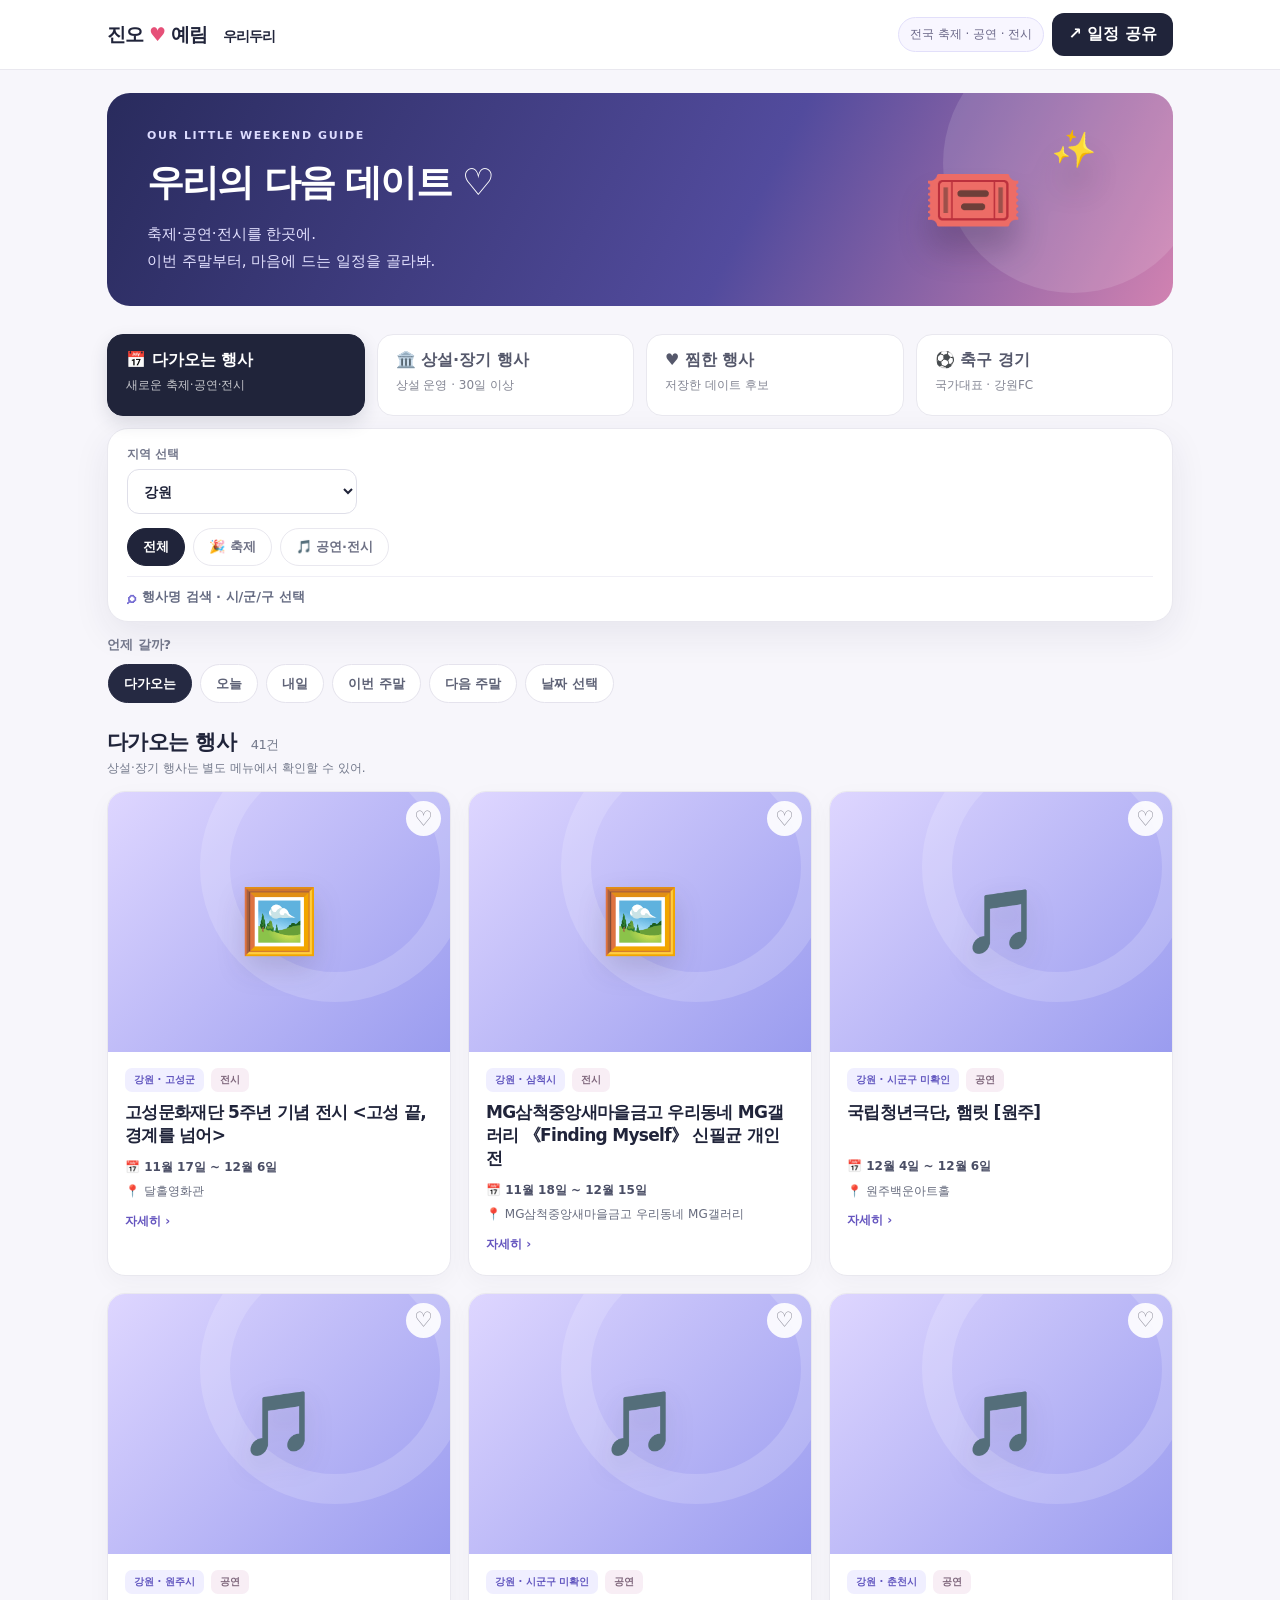
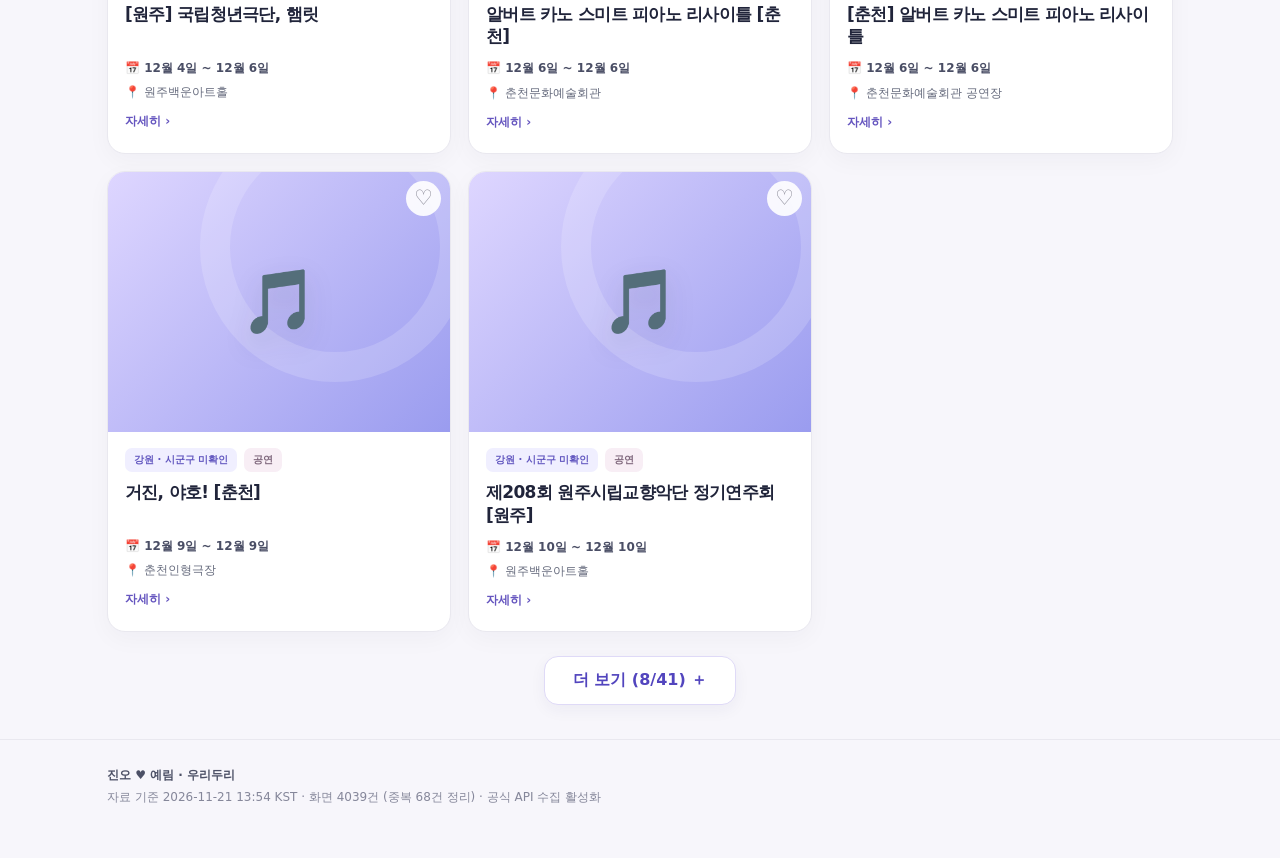
==== commit 011646ae: "feat: add dedicated football fixtures tab to UriDuri website" ====
--- a/index.html
+++ b/index.html
@@ -144,6 +144,7 @@
     @media(max-width:360px){.event{grid-template-columns:98px minmax(0,1fr)}.event .art{width:98px}.section-name{font-size:10px}.nav .brand{font-size:13.5px}}
 
   </style>
+  <link rel="stylesheet" href="./sports.css">
 </head>
 <body>
   <header class="nav"><div class="wrap navinner"><div class="brand">진오 <em>♥</em> 예림 <span style="font-size:.72em;margin-left:10px;font-weight:700">우리두리</span></div><div style="display:flex;align-items:center;gap:8px"><span class="badge-top">전국 축제 · 공연 · 전시</span><button class="share-top" id="shareAll" type="button">↗ 일정 공유</button></div></div></header>
@@ -153,6 +154,7 @@
       <button class="section-tab active" type="button" data-section="upcoming" aria-pressed="true"><span class="section-name">📅 다가오는 행사</span><small>새로운 축제·공연·전시</small></button>
       <button class="section-tab" type="button" data-section="longterm" aria-pressed="false"><span class="section-name">🏛️ 상설·장기 행사</span><small>상설 운영 · 30일 이상</small></button>
       <button class="section-tab" type="button" data-section="favorites" aria-pressed="false"><span class="section-name">♥ 찜한 행사</span><small>저장한 데이트 후보</small></button>
+      <button class="section-tab" id="soccerTab" type="button" aria-pressed="false"><span class="section-name">⚽ 축구 경기</span><small>국가대표 · 강원FC</small></button>
     </nav>
     <section class="discovery" aria-label="행사 탐색">
       <section class="tool-panel mobile-tools" aria-label="검색 및 필터">
@@ -171,7 +173,27 @@
         <button class="date-choice" type="button" data-date="custom" aria-pressed="false">날짜 선택</button>
       </div><label id="dateInputWrap" hidden>방문할 날짜 <input id="customDate" type="date" aria-label="방문 날짜 직접 선택"></label></section>
     </section>
-    <section aria-labelledby="results-title"><div class="results-header"><div><h2 id="results-title">다가오는 행사 <small id="count"></small></h2><div class="results-subtitle" id="sectionHelp">상설·장기 행사는 별도 메뉴에서 확인할 수 있어.</div></div></div><div id="cards" class="grid"></div><div class="more-area"><button id="loadMore" class="more-btn" type="button" hidden>행사 더 보기 ＋</button></div></section>
+    <section id="footballSection" class="football-area" aria-labelledby="footballTitle" hidden>
+      <div class="football-intro"><h2 id="footballTitle">⚽ 축구 경기 <small id="footballCount"></small></h2><p>강원FC와 대한민국 국가대표팀 경기 일정을 팀·상대팀·기간으로 검색해 봐.</p></div>
+      <div class="football-filters" aria-label="팀 필터">
+        <button type="button" class="football-filter active" data-soccer-filter="all" aria-pressed="true">전체</button>
+        <button type="button" class="football-filter" data-soccer-filter="gangwon" aria-pressed="false">🟠 강원FC</button>
+        <button type="button" class="football-filter" data-soccer-filter="national" aria-pressed="false">🇰🇷 대한민국 대표팀</button>
+      </div>
+      <div class="football-toolbar">
+        <input id="footballSearch" type="search" placeholder="상대팀·대회명 검색" aria-label="축구 일정 검색">
+        <select id="footballWhen" aria-label="축구 일정 기간">
+          <option value="upcoming">다가오는 경기</option><option value="all">전체 경기</option><option value="past">지난 경기</option>
+        </select>
+      </div>
+      <div id="footballStatus" class="football-status" role="status">경기 일정을 불러오는 중...</div>
+      <div id="footballCards" class="football-list" aria-live="polite"></div>
+      <div class="football-hint">경기 일정은 변경될 수 있어. 방문 전에
+        <a href="https://portal.kleague.com/view/schedule/list.do" target="_blank" rel="noopener noreferrer">K리그 공식 일정</a>과
+        <a href="https://img01.kfa.or.kr/live/live.php?act=match_schedule" target="_blank" rel="noopener noreferrer">대한축구협회 일정</a>을 다시 확인해 줘. 예매 여부는 별도로 확인해야 해.
+      </div>
+    </section>
+    <section id="eventResults" aria-labelledby="results-title"><div class="results-header"><div><h2 id="results-title">다가오는 행사 <small id="count"></small></h2><div class="results-subtitle" id="sectionHelp">상설·장기 행사는 별도 메뉴에서 확인할 수 있어.</div></div></div><div id="cards" class="grid"></div><div class="more-area"><button id="loadMore" class="more-btn" type="button" hidden>행사 더 보기 ＋</button></div></section>
   </main>
   <dialog id="detailDialog" class="modal-event" aria-label="행사 상세정보"><button class="modal-close" id="modalClose" type="button" aria-label="닫기">×</button><div id="dialogContent"></div></dialog>
   <footer class="foot"><div class="wrap"><strong>진오 ♥ 예림 · 우리두리</strong><div id="dataStatus">자료 로딩 중 · 초기 자료는 수동 입력, API 자동갱신은 인증키를 연결한 후 작동</div></div></footer><div id="toast" class="toast" role="status" aria-live="polite"></div>
@@ -458,4 +480,5 @@
   updateCityOptions();
   loadEvents();
   </script>
+  <script defer src="./sports.js"></script>
 </body></html>
--- a/sports.css
+++ b/sports.css
@@ -0,0 +1,33 @@
+/* Football fixtures: separate, mobile-first search. */
+.section-nav{grid-template-columns:repeat(4,minmax(0,1fr))}
+.football-area{margin:18px 0 22px}
+.football-intro h2{font-size:23px;letter-spacing:-.6px;margin:0 0 7px}
+.football-intro p{font-size:13px;line-height:1.65;color:#73798b;margin:0 0 14px}
+.football-filters{display:flex;flex-wrap:wrap;gap:8px;margin-bottom:12px}
+.football-filter{border:1px solid #e3e1ec;border-radius:99px;padding:10px 15px;background:white;font-weight:700;color:#62687c;font-size:13px}
+.football-filter.active{background:#252942;color:white;border-color:#252942}
+.football-toolbar{display:grid;grid-template-columns:minmax(0,1fr) 148px;gap:10px;margin-bottom:10px}
+.football-toolbar input,.football-toolbar select{width:100%;min-width:0;height:45px;border:1px solid #e5e3ed;border-radius:12px;padding:10px 13px;background:white;color:#24293e}
+.football-status{color:#73798b;font-size:12px;line-height:1.5;margin:6px 0 12px}
+.football-list{display:grid;grid-template-columns:repeat(2,minmax(0,1fr));gap:12px}
+.football-match{background:white;border:1px solid #e8e6ef;border-radius:17px;padding:18px;display:flex;flex-direction:column;gap:11px;min-width:0}
+.football-top{display:flex;justify-content:space-between;align-items:center;gap:8px;font-size:12px;color:#696c80}
+.football-top strong{color:#6355cb}
+.football-vs{display:flex;align-items:center;justify-content:space-between;gap:8px;font-size:16px;font-weight:800;line-height:1.45;overflow-wrap:anywhere}
+.football-vs .vs{font-size:11px;color:#8a8f9f;flex:none;font-weight:700}
+.football-vs .home,.football-vs .away{flex:1;min-width:0}
+.football-vs .away{text-align:right}
+.football-place{color:#73798b;font-size:12px;min-height:18px}
+.football-link{display:inline-flex;justify-content:center;align-items:center;border-radius:10px;background:#f2f0ff;color:#5449b9;font-size:12px;font-weight:800;padding:11px 14px}
+.football-hint{margin-top:14px;font-size:12px;line-height:1.7;color:#73798b}
+.football-hint a{color:#5148b4;text-decoration:underline;text-underline-offset:3px}
+.football-empty{grid-column:1/-1;border:1px dashed #dcd9ec;background:#fff;border-radius:14px;padding:24px 16px;text-align:center;color:#6e7185;line-height:1.8}
+@media(max-width:760px){
+.section-nav{grid-template-columns:repeat(2,minmax(0,1fr));gap:7px}
+.football-area{margin:16px 0 20px}
+.football-intro h2{font-size:20px}
+.football-list{grid-template-columns:1fr;gap:9px}
+.football-match{padding:15px}
+.football-vs{font-size:15px}
+.football-toolbar{grid-template-columns:minmax(0,1fr) 118px;gap:7px}
+}
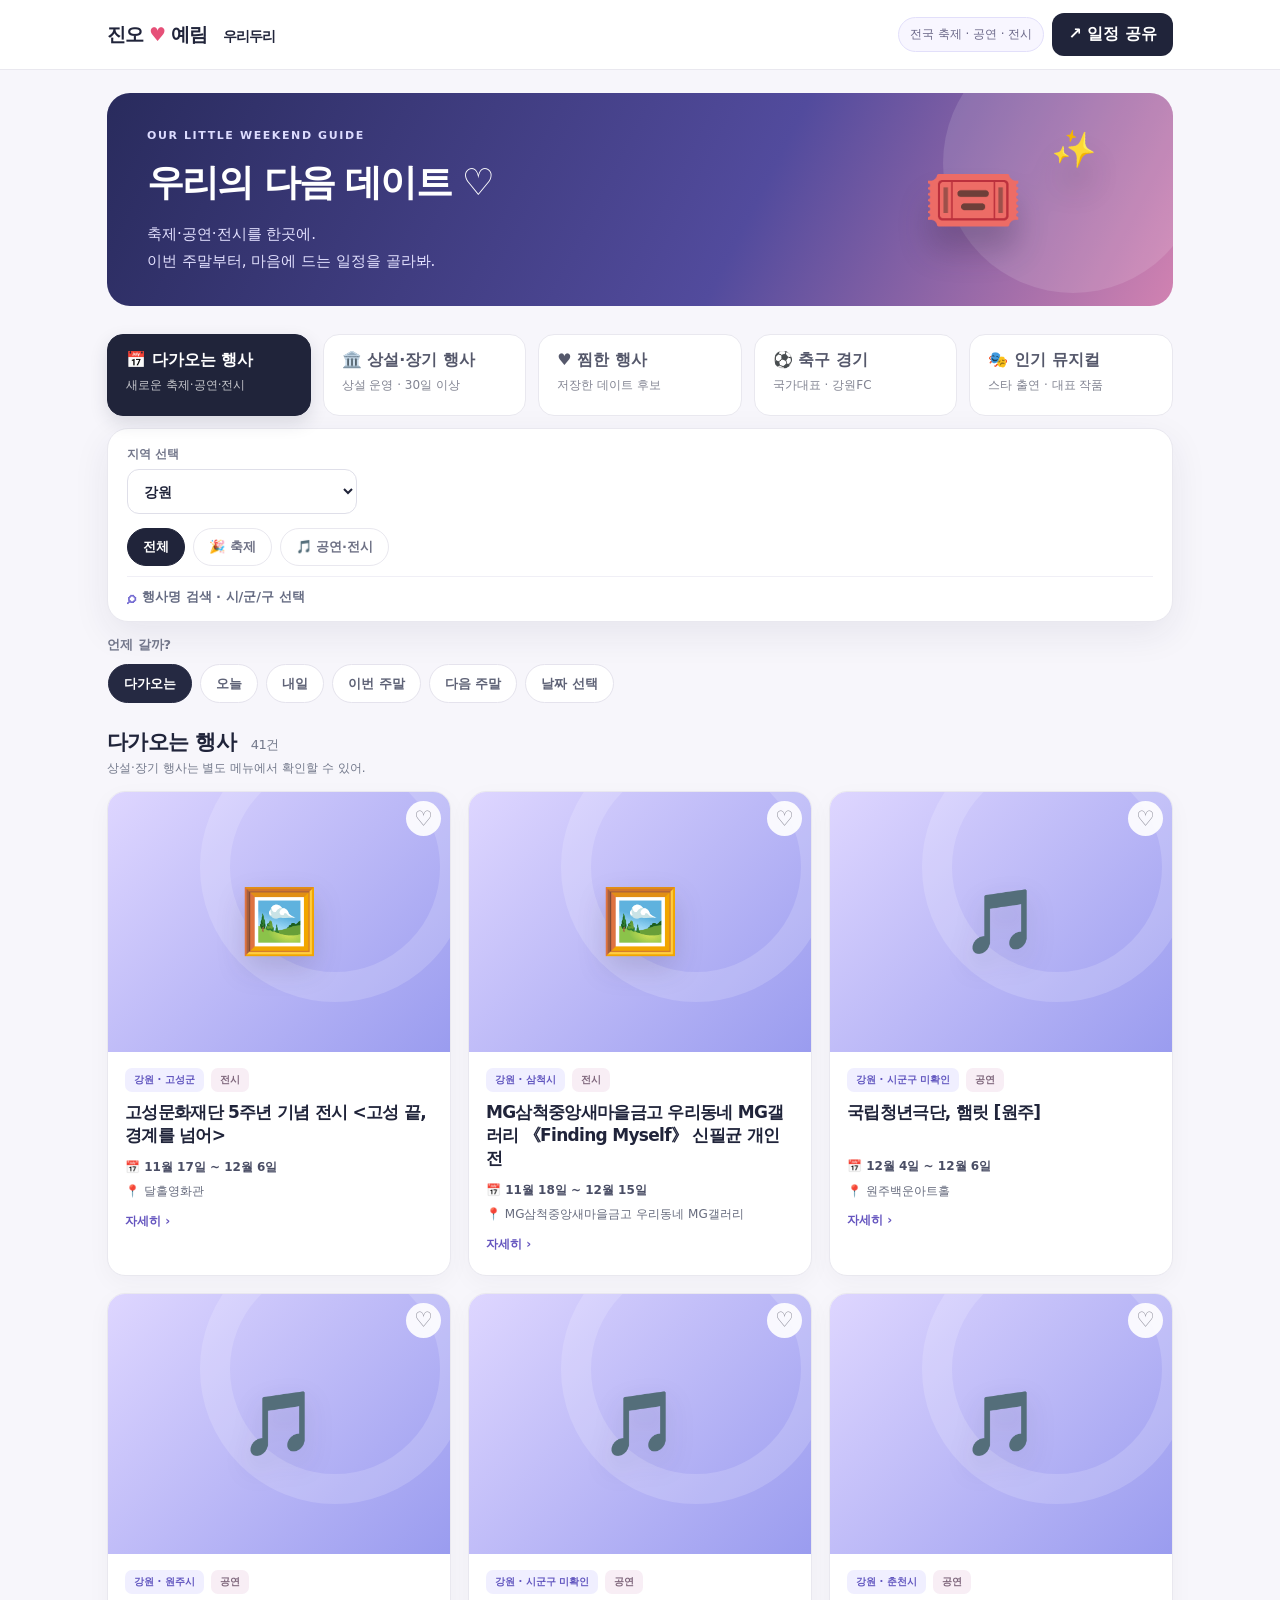
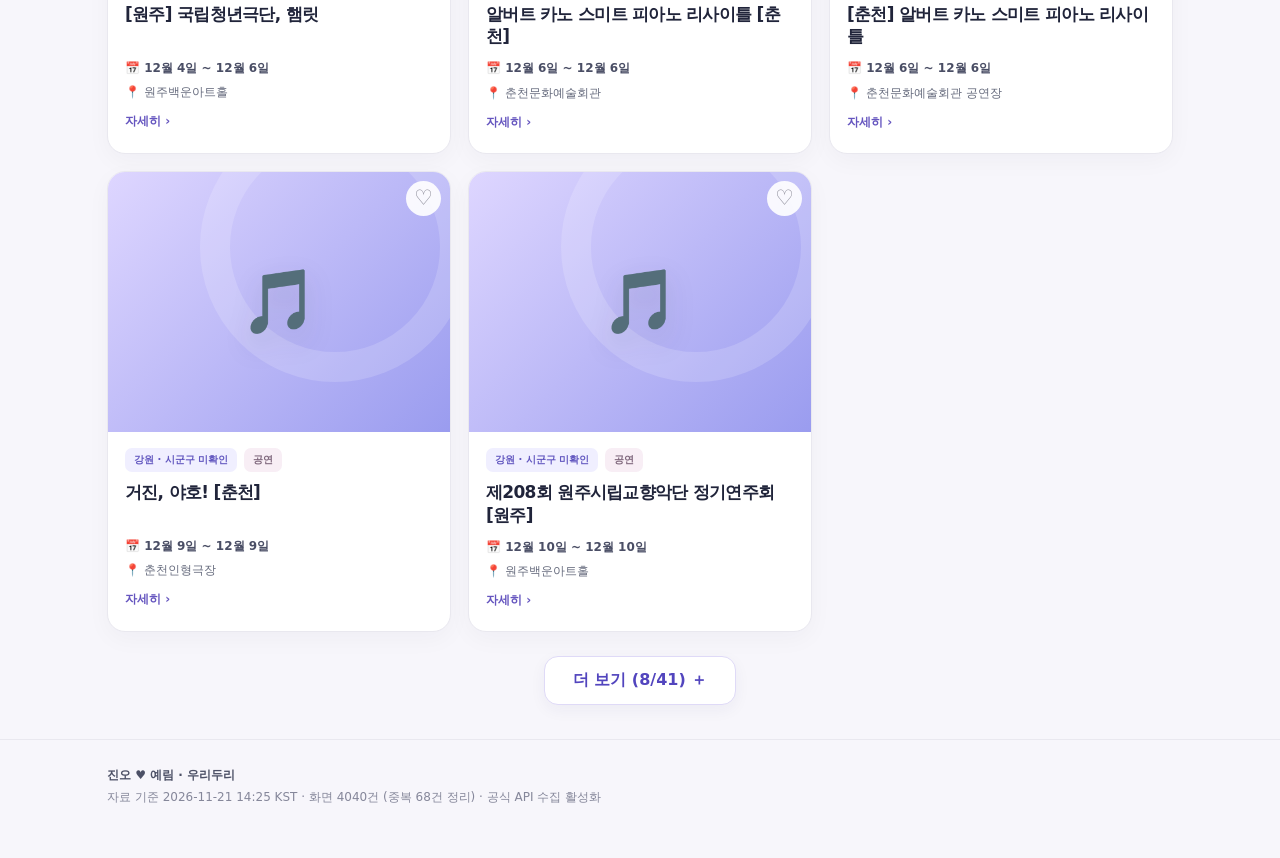
==== commit 79997170: "feat: add curated commercial musical tab and search panel to homepage" ====
--- a/index.html
+++ b/index.html
@@ -145,6 +145,7 @@
 
   </style>
   <link rel="stylesheet" href="./sports.css">
+  <link rel="stylesheet" href="./musicals.css">
 </head>
 <body>
   <header class="nav"><div class="wrap navinner"><div class="brand">진오 <em>♥</em> 예림 <span style="font-size:.72em;margin-left:10px;font-weight:700">우리두리</span></div><div style="display:flex;align-items:center;gap:8px"><span class="badge-top">전국 축제 · 공연 · 전시</span><button class="share-top" id="shareAll" type="button">↗ 일정 공유</button></div></div></header>
@@ -155,6 +156,7 @@
       <button class="section-tab" type="button" data-section="longterm" aria-pressed="false"><span class="section-name">🏛️ 상설·장기 행사</span><small>상설 운영 · 30일 이상</small></button>
       <button class="section-tab" type="button" data-section="favorites" aria-pressed="false"><span class="section-name">♥ 찜한 행사</span><small>저장한 데이트 후보</small></button>
       <button class="section-tab" id="soccerTab" type="button" aria-pressed="false"><span class="section-name">⚽ 축구 경기</span><small>국가대표 · 강원FC</small></button>
+      <button class="section-tab" id="musicalTab" type="button" aria-pressed="false"><span class="section-name">🎭 인기 뮤지컬</span><small>스타 출연 · 대표 작품</small></button>
     </nav>
     <section class="discovery" aria-label="행사 탐색">
       <section class="tool-panel mobile-tools" aria-label="검색 및 필터">
@@ -185,6 +187,7 @@
         <select id="footballWhen" aria-label="축구 일정 기간">
           <option value="upcoming">다가오는 경기</option><option value="all">전체 경기</option><option value="past">지난 경기</option>
         </select>
+        <select id="footballPlace" aria-label="축구 경기장 및 국내 경기"><option value="all">모든 경기장</option><option value="gangneung">강릉 홈경기</option><option value="chuncheon">춘천 홈경기</option><option value="korea">국내 A매치</option></select>
       </div>
       <div id="footballStatus" class="football-status" role="status">경기 일정을 불러오는 중...</div>
       <div id="footballCards" class="football-list" aria-live="polite"></div>
@@ -192,6 +195,25 @@
         <a href="https://portal.kleague.com/view/schedule/list.do" target="_blank" rel="noopener noreferrer">K리그 공식 일정</a>과
         <a href="https://img01.kfa.or.kr/live/live.php?act=match_schedule" target="_blank" rel="noopener noreferrer">대한축구협회 일정</a>을 다시 확인해 줘. 예매 여부는 별도로 확인해야 해.
       </div>
+    </section>
+    <section id="musicalSection" class="musical-section" aria-labelledby="musicalTitle" hidden>
+      <div class="musical-head">
+        <h2 id="musicalTitle">🎭 인기 상업 뮤지컬 <small id="musicalCount"></small></h2>
+        <p>《데스노트》처럼 잘 알려진 작품 중 KOPIS에서 뮤지컬 장르와 주요 출연진이 확인된 공연만 모았어.</p>
+      </div>
+      <div class="musical-filters" aria-label="뮤지컬 개막 상태">
+        <button type="button" class="musical-filter active" data-musical-filter="all" aria-pressed="true">전체</button>
+        <button type="button" class="musical-filter" data-musical-filter="playing" aria-pressed="false">공연 중</button>
+        <button type="button" class="musical-filter" data-musical-filter="upcoming" aria-pressed="false">개막 예정</button>
+      </div>
+      <div class="musical-toolbar">
+        <input type="search" id="musicalSearch" placeholder="작품명 · 배우 이름 검색" aria-label="뮤지컬 작품명과 출연 배우 검색">
+        <select id="musicalRegion" aria-label="뮤지컬 지역 선택"><option value="all">전국</option><option value="capital">수도권</option><option value="other">그 외 지역</option></select>
+      </div>
+      <div id="musicalStatus" class="musical-status" role="status">KOPIS 공연 정보를 불러오는 중...</div>
+      <div class="musical-grid" id="musicalCards" aria-live="polite"></div>
+      <div class="musical-more-wrap"><button id="musicalMore" class="musical-more" type="button" hidden>뮤지컬 더 보기 ＋</button></div>
+      <p class="musical-note">작품 및 출연 배우는 KOPIS 등록 정보 기준이야. 특정 배우의 회차별 출연과 실제 예매 가능 여부는 공식 공연 정보·예매처에서 확인해 줘. 인기·상업성 분류는 우리두리의 편집 기준이며 객관적인 공식 인증은 아니야.</p>
     </section>
     <section id="eventResults" aria-labelledby="results-title"><div class="results-header"><div><h2 id="results-title">다가오는 행사 <small id="count"></small></h2><div class="results-subtitle" id="sectionHelp">상설·장기 행사는 별도 메뉴에서 확인할 수 있어.</div></div></div><div id="cards" class="grid"></div><div class="more-area"><button id="loadMore" class="more-btn" type="button" hidden>행사 더 보기 ＋</button></div></section>
   </main>
@@ -481,4 +503,5 @@
   loadEvents();
   </script>
   <script defer src="./sports.js"></script>
+  <script defer src="./musicals.js"></script>
 </body></html>
--- a/sports.css
+++ b/sports.css
@@ -31,3 +31,17 @@
 .football-vs{font-size:15px}
 .football-toolbar{grid-template-columns:minmax(0,1fr) 118px;gap:7px}
 }
+
+/* Local home fixtures and verified ticket announcements */
+.football-home-tag{display:inline-flex;align-self:flex-start;border-radius:100px;padding:5px 10px;background:#fff1dd;color:#955613;font-size:12px;font-weight:800}
+.football-ticket-date{color:#5953a8;font-size:12px;font-weight:750}
+.football-ticket-unknown{color:#9295a3;font-weight:500}
+.football-actions{display:flex;gap:7px;flex-wrap:wrap;margin-top:auto}
+.football-actions a{flex:1 1 110px;white-space:nowrap}
+.football-ticket{background:#252942;color:#fff}
+.football-toolbar{grid-template-columns:minmax(0,1fr) 142px 152px}
+@media(max-width:760px){
+  .football-toolbar{grid-template-columns:repeat(2,minmax(0,1fr));gap:8px}
+  #footballSearch{grid-column:1/-1}
+  .football-actions a{font-size:11px;padding:10px 6px}
+}
--- a/musicals.css
+++ b/musicals.css
@@ -0,0 +1,49 @@
+/* 우리두리 상업 뮤지컬 별도 메뉴: 스마트폰 포스터 중심 */
+.section-nav{grid-template-columns:repeat(5,minmax(0,1fr))}
+.musical-section{margin:18px 0 26px}
+.musical-head h2{font-size:24px;margin:0 0 7px;letter-spacing:-.8px}
+.musical-head p{margin:0 0 16px;font-size:13px;line-height:1.7;color:#74788c}
+.musical-filters{display:flex;gap:8px;flex-wrap:wrap;margin-bottom:12px}
+.musical-filter{padding:9px 15px;border:1px solid #e2e1eb;border-radius:100px;background:#fff;color:#5e6375;font-size:13px;font-weight:780}
+.musical-filter.active{background:#252942;color:#fff;border-color:#252942}
+.musical-toolbar{display:grid;grid-template-columns:minmax(0,1fr) 160px;gap:9px;margin-bottom:10px}
+.musical-toolbar input,.musical-toolbar select{width:100%;min-width:0;height:45px;padding:0 12px;border:1px solid #e1dfea;border-radius:12px;background:#fff;color:#23263f;font-size:13px}
+.musical-status{font-size:12px;color:#777d8f;margin-bottom:14px;line-height:1.6}
+.musical-grid{display:grid;grid-template-columns:repeat(2,minmax(0,1fr));gap:13px}
+.musical-card{background:#fff;border:1px solid #e8e6ef;border-radius:18px;overflow:hidden;display:flex;min-width:0;box-shadow:0 8px 24px rgba(26,25,67,.025)}
+.musical-poster{width:34%;flex:none;min-height:210px;background:linear-gradient(135deg,#e2d8f4,#b2a6e5);overflow:hidden;position:relative;display:flex;align-items:center;justify-content:center}
+.musical-poster img{width:100%;height:100%;position:absolute;inset:0;object-fit:contain}
+.musical-poster.musical-broken:after{content:'🎭';font-size:48px;position:relative}
+.musical-blank{font-size:48px}
+.musical-info{padding:14px;display:flex;flex-direction:column;gap:8px;min-width:0;flex:1}
+.musical-info h3{font-size:17px;line-height:1.4;letter-spacing:-.45px;margin:0;overflow-wrap:anywhere}
+.musical-tags{display:flex;flex-wrap:wrap;gap:5px}
+.musical-tag{font-size:10px;font-weight:800;border-radius:7px;background:#ede8ff;color:#5948a3;padding:4px 8px}
+.musical-tag.subtle{background:#f7f7fa;color:#858699}
+.musical-info p{margin:0;line-height:1.5;color:#656a7e;font-size:12px}
+.musical-info .musical-actors{color:#5d5089;line-height:1.55}
+.musical-links{display:flex;flex-wrap:wrap;gap:6px;margin-top:auto;padding-top:3px}
+.musical-links a{flex:1 1 95px;background:#f0edff;color:#5c48bb;padding:9px 7px;text-align:center;font-size:12px;font-weight:800;border-radius:9px;white-space:nowrap}
+.musical-links a.musical-ticket{background:#262942;color:#fff}
+.musical-empty{grid-column:1/-1;text-align:center;border:1px dashed #d9d6e8;background:#fff;border-radius:15px;padding:34px 16px;font-size:13px;color:#707589;line-height:1.9}
+.musical-note{font-size:12px;color:#818599;line-height:1.65;margin:15px 0}
+.musical-more-wrap{display:flex;justify-content:center;margin-top:18px}
+.musical-more{padding:11px 18px;border:1px solid #e5e2f1;border-radius:12px;background:#fff;color:#5145b4;font-size:13px;font-weight:800}
+@media(max-width:760px){
+  .section-nav{display:flex;flex-wrap:nowrap;overflow-x:auto;scrollbar-width:none;scroll-snap-type:x proximity;padding-bottom:6px;gap:7px}
+  .section-nav::-webkit-scrollbar{display:none}
+  .section-nav .section-tab{flex:0 0 auto;scroll-snap-align:start;min-width:max-content;padding:11px 12px}
+  .section-nav .section-tab .section-name{font-size:12px}
+  .musical-section{margin:15px 0 22px}
+  .musical-head h2{font-size:20px}
+  .musical-grid{grid-template-columns:1fr;gap:10px}
+  .musical-card{border-radius:14px}
+  .musical-poster{width:34%;min-height:175px}
+  .musical-info{padding:12px;gap:7px}
+  .musical-info h3{font-size:15px}
+  .musical-info p{font-size:11.5px}
+  .musical-links a{font-size:11px;padding:9px 6px}
+  .musical-toolbar{grid-template-columns:minmax(0,1fr) 112px;gap:7px}
+  .musical-toolbar input,.musical-toolbar select{height:42px}
+}
+
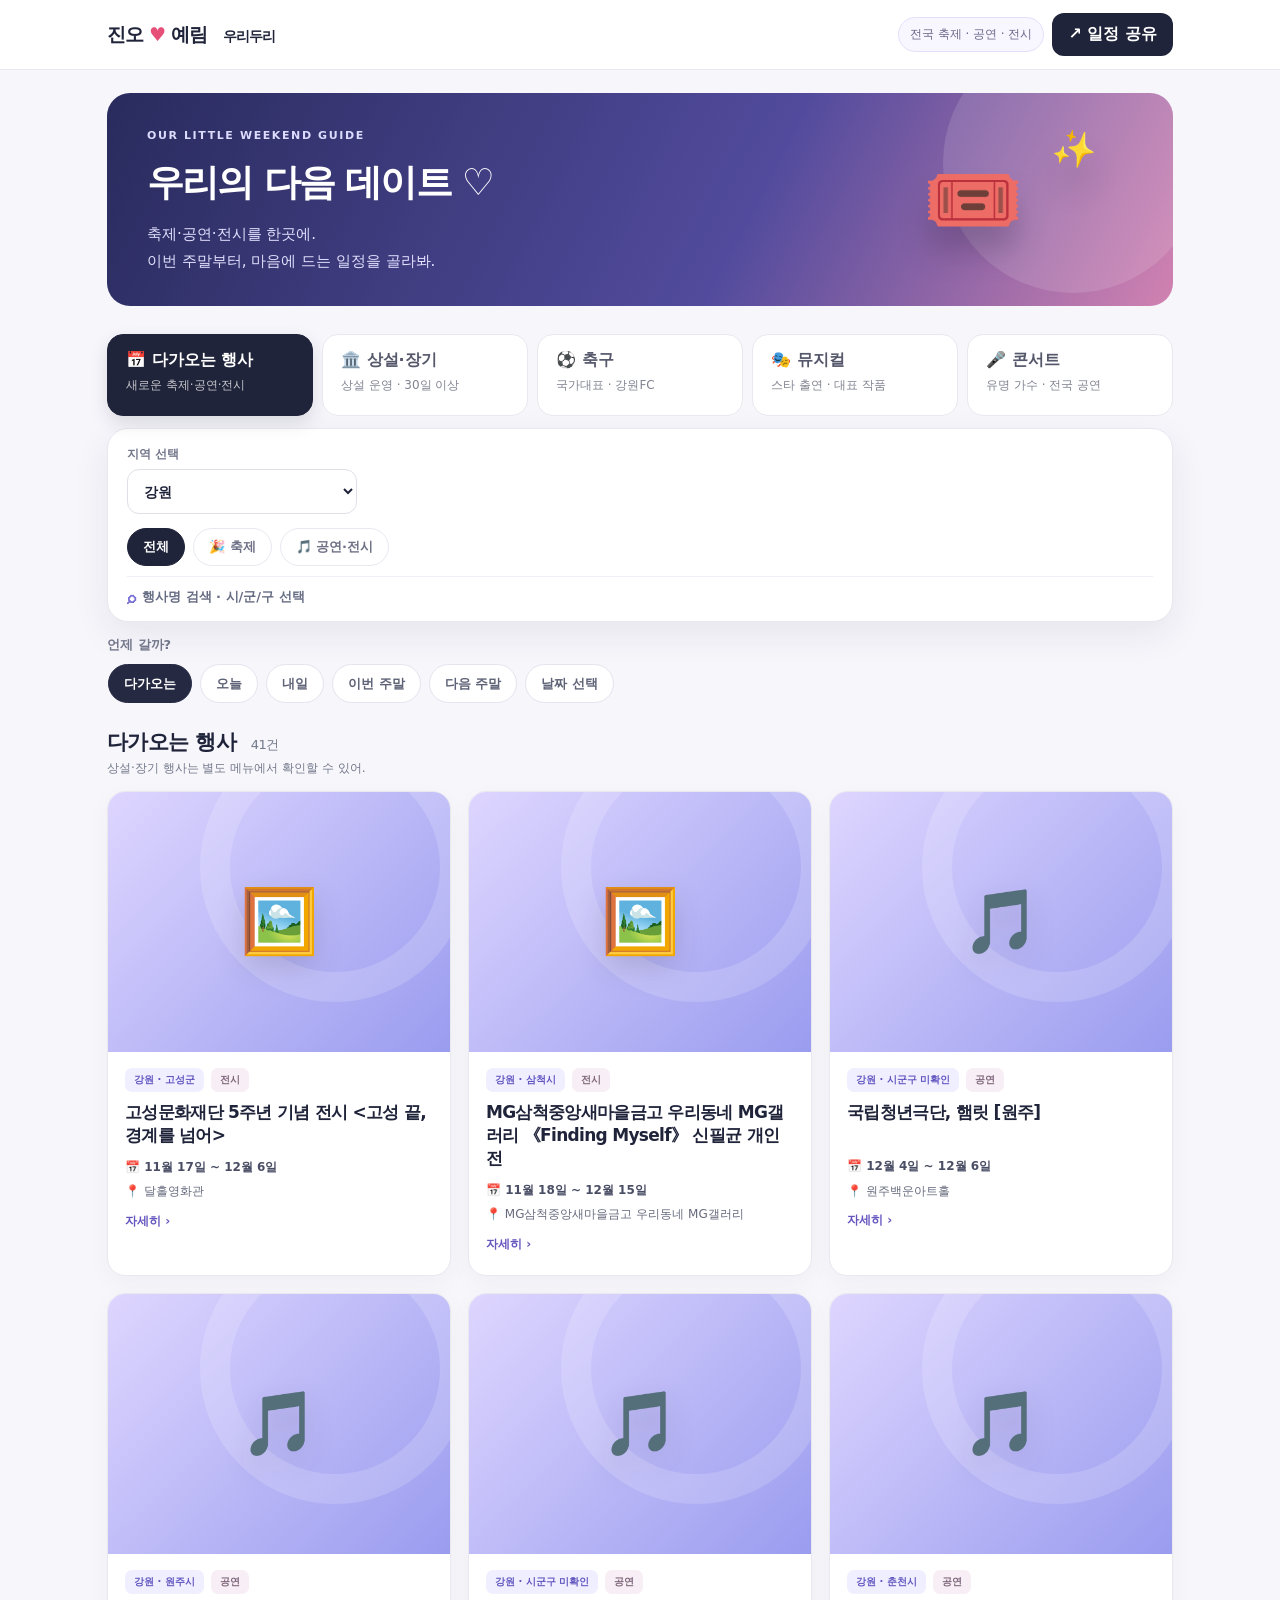
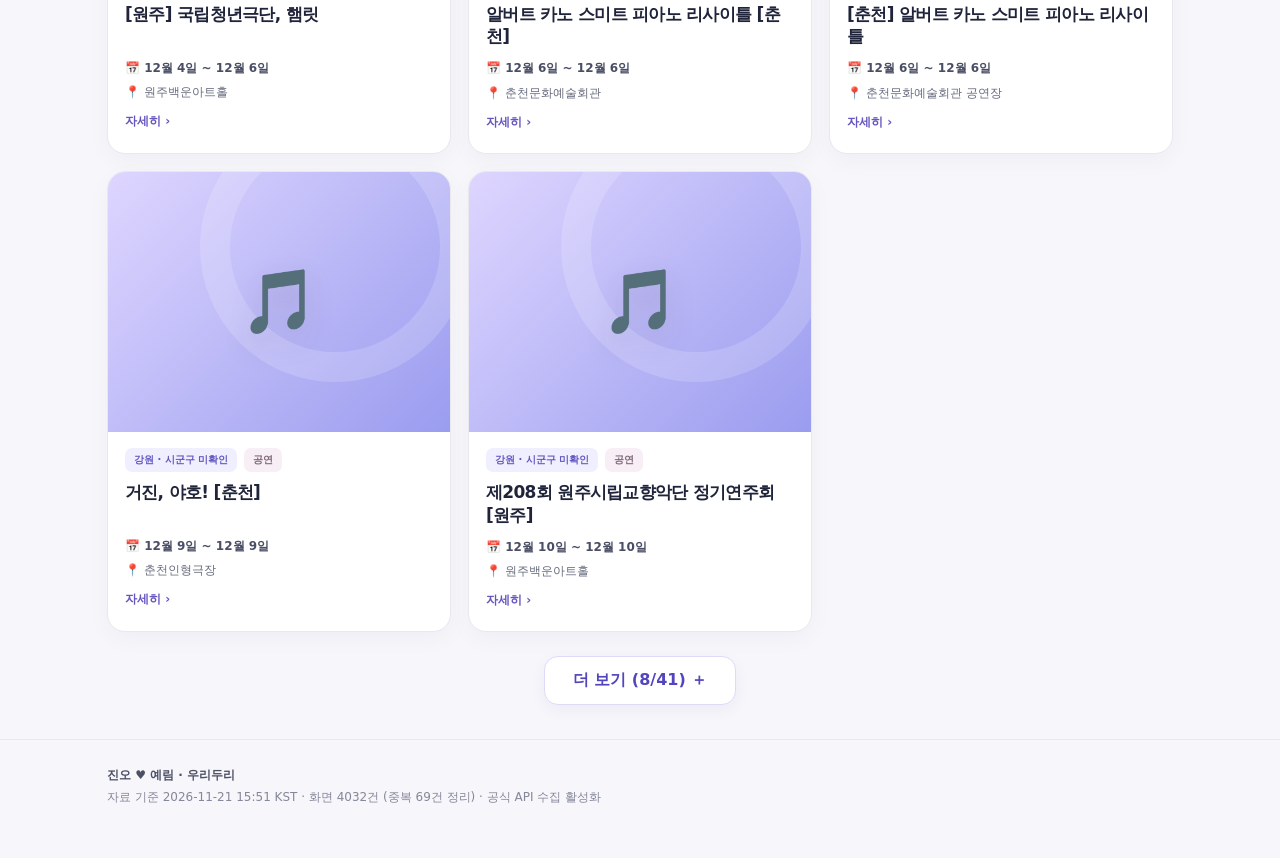
==== commit cd55ff57: "feat: add popular concert menu, remove favorites, and simplify mobile navigation" ====
--- a/index.html
+++ b/index.html
@@ -14,7 +14,7 @@
     .hero{padding:48px 0 24px}.hero-panel{display:grid;grid-template-columns:1.25fr .75fr;overflow:hidden;border-radius:28px;min-height:260px;background:linear-gradient(117deg,#292b5d,#524b9d 60%,#d182b1);color:white;position:relative}.hero-left{padding:39px 43px;z-index:1}.kicker{display:inline-block;font-weight:760;letter-spacing:1.6px;font-size:11px;color:#dddcff;margin-bottom:17px}.hero h1{font-size:clamp(28px,4vw,43px);letter-spacing:-1.8px;line-height:1.28;margin:0 0 15px}.hero p{font-size:15px;line-height:1.8;color:#e3e1ff;margin:0}.hero-right{display:flex;align-items:center;justify-content:center;font-size:110px;position:relative;filter:drop-shadow(0 25px 15px rgba(30,25,45,.22))}.orb{position:absolute;width:260px;height:260px;border-radius:50%;background:rgba(255,255,255,.12);right:-30px;top:-60px}.spark{position:absolute;font-size:35px;top:36px;right:19%;transform:rotate(12deg)}
     .tool-panel{background:white;border:1px solid var(--line);border-radius:21px;padding:20px;margin-top:15px;box-shadow:var(--shadow)}.toolbar{display:grid;grid-template-columns:minmax(0,1fr) 125px 135px 160px;gap:10px}.input-wrap{display:flex;align-items:center;border:1px solid var(--line);border-radius:12px;padding:0 12px;background:#fff}.input-wrap span{color:#81839a;margin-right:9px}.input-wrap input{width:100%;height:47px;border:0;outline:none;min-width:0;color:var(--ink)}select{width:100%;height:47px;padding:0 12px;border:1px solid var(--line);border-radius:12px;background:white;color:var(--ink)}.quickfilters{display:flex;align-items:center;gap:8px;flex-wrap:wrap;margin-top:14px}.pill{border:1px solid var(--line);background:white;border-radius:50px;padding:9px 15px;font-size:13px;font-weight:700;color:#6e7185}.pill.active{background:var(--ink);border-color:var(--ink);color:white}
     .results-header{display:flex;align-items:center;justify-content:space-between;gap:14px;margin:29px 0 17px}.results-header h2{font-size:22px;letter-spacing:-.6px;margin:0}.results-header small{font-size:13px;color:var(--muted);font-weight:500;margin-left:8px}.views{display:flex;padding:4px;border-radius:12px;background:#ecebf4;gap:3px}.view{padding:8px 12px;font-size:13px;border:0;border-radius:9px;background:transparent;color:#797b8b;font-weight:760}.view.active{background:white;color:var(--ink);box-shadow:0 1px 4px rgba(0,0,0,.06)}
-    .grid{display:grid;grid-template-columns:repeat(2,minmax(0,1fr));gap:17px}.event{background:white;border:1px solid var(--line);border-radius:20px;overflow:hidden;box-shadow:0 7px 25px rgba(24,20,61,.035);transition:transform .2s,box-shadow .2s}.event:hover{transform:translateY(-2px);box-shadow:var(--shadow)}.art{height:153px;position:relative;display:flex;align-items:center;justify-content:center;isolation:isolate;overflow:hidden}.art:after{content:'';position:absolute;right:-20px;top:-60px;width:210px;height:210px;border-radius:50%;border:30px solid rgba(255,255,255,.16);z-index:-1}.art .emoji{font-size:75px;filter:drop-shadow(0 12px 14px rgba(32,30,50,.15))}.art.sea{background:linear-gradient(135deg,#b0e6e9,#4ca3b9)}.art.christmas{background:linear-gradient(135deg,#ffd2d9,#ea91af)}.art.music{background:linear-gradient(135deg,#ded6ff,#9a9cef)}.art.winter{background:linear-gradient(135deg,#ddefff,#98badd)}.date-ribbon{position:absolute;top:15px;left:15px;border-radius:9px;background:rgba(255,255,255,.93);padding:8px 11px;font-size:12px;font-weight:800}.heart{position:absolute;right:15px;top:13px;width:39px;height:39px;border:0;border-radius:50%;background:rgba(255,255,255,.91);font-size:21px;color:#8c8c98}.heart.on{color:var(--pink)}.eventbody{padding:19px 21px 20px}.tags{display:flex;gap:7px;flex-wrap:wrap;margin-bottom:11px}.tag{font-size:11px;font-weight:780;border-radius:7px;background:#f0efff;color:#6257c0;padding:5px 9px}.tag.alt{color:#7f677c;background:#f8eef5}.event h3{font-size:20px;letter-spacing:-.7px;line-height:1.35;margin:0 0 11px}.meta{display:flex;align-items:flex-start;gap:7px;color:#666b7d;font-size:13px;line-height:1.6;margin:5px 0}.intro{font-size:13px;color:#606575;line-height:1.75;min-height:46px;margin:14px 0 12px}.highlight{border-radius:10px;background:#f8f7fd;color:#6455ab;padding:10px 12px;font-size:12px;font-weight:730}.cardactions{display:flex;gap:9px;margin-top:17px}.cardactions a,.cardactions button{flex:1;text-align:center;font-size:13px;border-radius:10px;padding:11px 6px;font-weight:760;display:flex;align-items:center;justify-content:center;border:1px solid var(--line)}.cardactions .detail{color:var(--purple);background:#f5f3ff;border:1px solid #e9e4ff}.cardactions .map{background:white;color:#595f74}
+    .grid{display:grid;grid-template-columns:repeat(2,minmax(0,1fr));gap:17px}.event{background:white;border:1px solid var(--line);border-radius:20px;overflow:hidden;box-shadow:0 7px 25px rgba(24,20,61,.035);transition:transform .2s,box-shadow .2s}.event:hover{transform:translateY(-2px);box-shadow:var(--shadow)}.art{height:153px;position:relative;display:flex;align-items:center;justify-content:center;isolation:isolate;overflow:hidden}.art:after{content:'';position:absolute;right:-20px;top:-60px;width:210px;height:210px;border-radius:50%;border:30px solid rgba(255,255,255,.16);z-index:-1}.art .emoji{font-size:75px;filter:drop-shadow(0 12px 14px rgba(32,30,50,.15))}.art.sea{background:linear-gradient(135deg,#b0e6e9,#4ca3b9)}.art.christmas{background:linear-gradient(135deg,#ffd2d9,#ea91af)}.art.music{background:linear-gradient(135deg,#ded6ff,#9a9cef)}.art.winter{background:linear-gradient(135deg,#ddefff,#98badd)}.date-ribbon{position:absolute;top:15px;left:15px;border-radius:9px;background:rgba(255,255,255,.93);padding:8px 11px;font-size:12px;font-weight:800}.eventbody{padding:19px 21px 20px}.tags{display:flex;gap:7px;flex-wrap:wrap;margin-bottom:11px}.tag{font-size:11px;font-weight:780;border-radius:7px;background:#f0efff;color:#6257c0;padding:5px 9px}.tag.alt{color:#7f677c;background:#f8eef5}.event h3{font-size:20px;letter-spacing:-.7px;line-height:1.35;margin:0 0 11px}.meta{display:flex;align-items:flex-start;gap:7px;color:#666b7d;font-size:13px;line-height:1.6;margin:5px 0}.intro{font-size:13px;color:#606575;line-height:1.75;min-height:46px;margin:14px 0 12px}.highlight{border-radius:10px;background:#f8f7fd;color:#6455ab;padding:10px 12px;font-size:12px;font-weight:730}.cardactions{display:flex;gap:9px;margin-top:17px}.cardactions a,.cardactions button{flex:1;text-align:center;font-size:13px;border-radius:10px;padding:11px 6px;font-weight:760;display:flex;align-items:center;justify-content:center;border:1px solid var(--line)}.cardactions .detail{color:var(--purple);background:#f5f3ff;border:1px solid #e9e4ff}.cardactions .map{background:white;color:#595f74}
     .calendar{background:#fff;border:1px solid var(--line);border-radius:20px;padding:22px}.calhead{display:flex;justify-content:space-between;align-items:center;margin-bottom:15px}.calhead strong{font-size:19px}.calhead button{width:37px;height:37px;border:1px solid var(--line);background:white;border-radius:9px}.calgrid{display:grid;grid-template-columns:repeat(7,minmax(0,1fr));gap:6px}.dayname{text-align:center;color:#83869b;font-size:12px;padding:7px}.calcell{min-height:96px;background:#fafafe;border:1px solid #f2f0f8;border-radius:10px;padding:8px;overflow:hidden}.calcell.dim{opacity:.33}.calcell.today{border:2px solid #786cde}.num{font-size:12px;font-weight:760}.calEvent{display:block;background:#ebe8ff;color:#5148b4;font-size:11px;line-height:1.4;border-radius:5px;padding:3px 5px;margin-top:5px;overflow:hidden;text-overflow:ellipsis;white-space:nowrap}.calEvent:hover{background:#d5d0ff}.empty{text-align:center;background:white;border:1px dashed #dcd9ea;border-radius:20px;padding:48px 20px;color:var(--muted)}
     .foot{margin-top:45px;padding:25px 0 50px;border-top:1px solid var(--line);font-size:12px;color:#85879a;line-height:1.8}.foot strong{color:#4c5066}.foot a{text-decoration:underline}.toast{position:fixed;bottom:22px;left:50%;transform:translateX(-50%);padding:12px 18px;border-radius:12px;background:#252847;color:white;box-shadow:var(--shadow);z-index:99;font-size:13px;display:none;max-width:90vw;text-align:center}
     @media(max-width:760px){.wrap{padding:0 15px}.navinner{min-height:62px}.brand{font-size:17px}.badge-top{display:none}.share-top{font-size:12px;padding:10px}.hero{padding-top:22px}.hero-panel{grid-template-columns:1fr;min-height:220px}.hero-left{padding:30px 25px}.hero h1{font-size:30px}.hero p{font-size:13px}.hero-right{font-size:60px;position:absolute;right:10px;bottom:5px;opacity:.62}.orb{top:auto;bottom:-165px}.spark{display:none}.tool-panel{padding:14px}.toolbar{grid-template-columns:repeat(3,minmax(0,1fr))}.input-wrap{grid-column:1 / -1}.toolbar select{font-size:12px;min-width:0;padding:0 6px}.grid{grid-template-columns:1fr}.results-header h2{font-size:18px}.results-header small{display:block;margin:3px 0 0}.event h3{font-size:19px}.calendar{padding:12px}.calgrid{gap:3px}.calcell{min-height:66px;padding:5px 3px;border-radius:6px}.num{font-size:10px}.calEvent{font-size:9px;padding:3px;margin-top:3px}}
@@ -27,7 +27,7 @@
     .event{border-radius:18px}.art{height:260px;z-index:1;background:#e8e5f0}.art .emoji{font-size:63px}
     .art.has-image .emoji{display:none}.art .poster-backdrop{display:none}.art.has-image .poster-backdrop{display:block;position:absolute;inset:-20px;width:calc(100% + 40px);height:calc(100% + 40px);object-fit:cover;filter:blur(20px) brightness(.78);opacity:.75;z-index:0}
     .art .poster-img{position:relative;z-index:1;width:100%;height:100%;object-fit:contain;display:block;filter:drop-shadow(0 5px 12px rgba(0,0,0,.16))}
-    .date-ribbon{z-index:3;top:10px;left:10px;font-size:11px;padding:7px 9px;box-shadow:0 2px 7px rgba(0,0,0,.07)}.heart{z-index:3;top:9px;right:9px;width:35px;height:35px}
+    .date-ribbon{z-index:3;top:10px;left:10px;font-size:11px;padding:7px 9px;box-shadow:0 2px 7px rgba(0,0,0,.07)}
     .eventbody{padding:16px 17px 19px}.event h3{font-size:17px;min-height:45px;margin:0 0 11px}.event .intro{font-size:12px;min-height:0;margin:10px 0;display:-webkit-box;-webkit-line-clamp:2;-webkit-box-orient:vertical;overflow:hidden}.event .highlight{font-size:11px;padding:8px 10px}.event .meta{font-size:12px}.tags{margin-bottom:9px}.tag{font-size:10px}.cardactions a{font-size:12px;padding:10px 5px}.verified{color:#8688a0;font-size:11px;margin-top:9px}
     .more-area{text-align:center;margin:24px auto 6px}.more-btn{padding:13px 28px;background:#fff;color:#5245be;border:1px solid #dfdaf7;border-radius:14px;font-weight:800;box-shadow:0 5px 16px rgba(40,30,90,.05)}
     .long-tag{background:#fff3dd;color:#995c18}.active-tag{background:#e9f6ed;color:#247145}
@@ -122,7 +122,7 @@
       .event .art{width:112px;height:100%;min-height:166px;align-self:stretch}
       .event .art .poster-img{object-fit:contain}
       .event .art .emoji{font-size:48px}
-      .event .heart{top:7px;right:7px;width:31px;height:31px;font-size:19px}
+      .event 
       .event .eventbody{padding:11px 11px 10px 12px;min-width:0;display:flex;flex-direction:column}
       .event .tags{gap:4px;margin:0 0 7px;max-height:24px;overflow:hidden;flex-wrap:nowrap}
       .event .tag{font-size:10px;white-space:nowrap;padding:4px 6px}
@@ -146,6 +146,7 @@
   </style>
   <link rel="stylesheet" href="./sports.css">
   <link rel="stylesheet" href="./musicals.css">
+  <link rel="stylesheet" href="./concerts.css">
 </head>
 <body>
   <header class="nav"><div class="wrap navinner"><div class="brand">진오 <em>♥</em> 예림 <span style="font-size:.72em;margin-left:10px;font-weight:700">우리두리</span></div><div style="display:flex;align-items:center;gap:8px"><span class="badge-top">전국 축제 · 공연 · 전시</span><button class="share-top" id="shareAll" type="button">↗ 일정 공유</button></div></div></header>
@@ -153,10 +154,10 @@
     <section class="hero" aria-label="소개"><div class="hero-panel"><div class="orb"></div><div class="hero-left"><div class="kicker">OUR LITTLE WEEKEND GUIDE</div><h1>우리의 다음 데이트 ♡</h1><p>축제·공연·전시를 한곳에.<br>이번 주말부터, 마음에 드는 일정을 골라봐.</p></div><div class="hero-right" aria-hidden="true">🎟️<span class="spark">✨</span></div></div></section>
     <nav class="section-nav" aria-label="행사 종류별 메뉴">
       <button class="section-tab active" type="button" data-section="upcoming" aria-pressed="true"><span class="section-name">📅 다가오는 행사</span><small>새로운 축제·공연·전시</small></button>
-      <button class="section-tab" type="button" data-section="longterm" aria-pressed="false"><span class="section-name">🏛️ 상설·장기 행사</span><small>상설 운영 · 30일 이상</small></button>
-      <button class="section-tab" type="button" data-section="favorites" aria-pressed="false"><span class="section-name">♥ 찜한 행사</span><small>저장한 데이트 후보</small></button>
-      <button class="section-tab" id="soccerTab" type="button" aria-pressed="false"><span class="section-name">⚽ 축구 경기</span><small>국가대표 · 강원FC</small></button>
-      <button class="section-tab" id="musicalTab" type="button" aria-pressed="false"><span class="section-name">🎭 인기 뮤지컬</span><small>스타 출연 · 대표 작품</small></button>
+      <button class="section-tab" type="button" data-section="longterm" aria-pressed="false"><span class="section-name">🏛️ 상설·장기</span><small>상설 운영 · 30일 이상</small></button>
+      <button class="section-tab" id="soccerTab" type="button" aria-pressed="false"><span class="section-name">⚽ 축구</span><small>국가대표 · 강원FC</small></button>
+      <button class="section-tab" id="musicalTab" type="button" aria-pressed="false"><span class="section-name">🎭 뮤지컬</span><small>스타 출연 · 대표 작품</small></button>
+      <button class="section-tab" id="concertTab" type="button" aria-pressed="false"><span class="section-name">🎤 콘서트</span><small>유명 가수 · 전국 공연</small></button>
     </nav>
     <section class="discovery" aria-label="행사 탐색">
       <section class="tool-panel mobile-tools" aria-label="검색 및 필터">
@@ -214,6 +215,27 @@
       <div class="musical-grid" id="musicalCards" aria-live="polite"></div>
       <div class="musical-more-wrap"><button id="musicalMore" class="musical-more" type="button" hidden>뮤지컬 더 보기 ＋</button></div>
       <p class="musical-note">작품 및 출연 배우는 KOPIS 등록 정보 기준이야. 특정 배우의 회차별 출연과 실제 예매 가능 여부는 공식 공연 정보·예매처에서 확인해 줘. 인기·상업성 분류는 우리두리의 편집 기준이며 객관적인 공식 인증은 아니야.</p>
+    </section>
+    <section id="concertSection" class="concert-section" aria-labelledby="concertTitle" hidden>
+      <div class="concert-head">
+        <h2 id="concertTitle">🎤 유명 가수 콘서트 <small id="concertCount"></small></h2>
+        <p>성시경·아이유·임영웅·DAY6 등 주요 가수와 그룹의 KOPIS 대중음악 공연을 모았어.</p>
+      </div>
+      <div class="concert-filters" aria-label="콘서트 일정">
+        <button class="concert-filter active" type="button" data-concert-filter="all" aria-pressed="true">전체</button>
+        <button class="concert-filter" type="button" data-concert-filter="playing" aria-pressed="false">공연 중</button>
+        <button class="concert-filter" type="button" data-concert-filter="upcoming" aria-pressed="false">공연 예정</button>
+      </div>
+      <div class="concert-toolbar">
+        <input id="concertSearch" type="search" placeholder="가수·그룹·공연명 검색" aria-label="콘서트 검색">
+        <select id="concertRegion" aria-label="콘서트 지역 선택">
+          <option value="all">전국</option><option value="capital">수도권</option><option value="other">그 외 지역</option>
+        </select>
+      </div>
+      <div id="concertStatus" class="concert-status" role="status">콘서트 자료를 불러오는 중...</div>
+      <div id="concertCards" class="concert-grid" aria-live="polite"></div>
+      <div class="concert-more-wrap"><button id="concertMore" class="concert-more" type="button" hidden>콘서트 더 보기 ＋</button></div>
+      <p class="concert-note">유명 가수 선정은 우리두리의 편집 기준이며 공식 인기 순위가 아니야. KOPIS에 아직 등록되지 않은 공연은 누락될 수 있고, 실제 출연·공연 일정·예매 가능 여부는 공식 예매처에서 확인해야 해.</p>
     </section>
     <section id="eventResults" aria-labelledby="results-title"><div class="results-header"><div><h2 id="results-title">다가오는 행사 <small id="count"></small></h2><div class="results-subtitle" id="sectionHelp">상설·장기 행사는 별도 메뉴에서 확인할 수 있어.</div></div></div><div id="cards" class="grid"></div><div class="more-area"><button id="loadMore" class="more-btn" type="button" hidden>행사 더 보기 ＋</button></div></section>
   </main>
@@ -260,10 +282,7 @@
 
   const safeUrl=s=>{try{const u=new URL(s);return ['https:','http:'].includes(u.protocol)?escapeHtml(u.href):'#'}catch(e){return '#'}};
   const E = id=>document.getElementById(id);
-  let favoriteIds=[];try{favoriteIds=JSON.parse(localStorage.getItem('ourGangwonSaved')||'[]')}catch(err){favoriteIds=[]}
-  if(!Array.isArray(favoriteIds))favoriteIds=[];
   let currentSection='upcoming',currentFilter='all',currentPeriod='upcoming',visibleLimit=8;
-  const persist=()=>{try{localStorage.setItem('ourGangwonSaved',JSON.stringify(favoriteIds))}catch(err){}};
   let toastTimer;
   function toast(msg){clearTimeout(toastTimer);E('toast').textContent=msg;E('toast').style.display='block';toastTimer=setTimeout(()=>E('toast').style.display='none',3400)}
   // 지역은 일곱 생활권으로 묶고, 세부지역은 실제 17개 시도로 유지한다.
@@ -357,7 +376,6 @@
     }
     return result;
   }
-  function isSaved(e){return [e.id,...(e.relatedIds||[])].some(id=>favoriteIds.includes(id))}
   function durationDays(e){return Math.round((parse(e.end)-parse(e.start))/86400000)+1}
   function longKind(e){
     if(e.isPermanent===true || e.eventType==='상설' || /상설\s*(전시|공연|체험|운영)|상시\s*(운영|개방)/.test(e.title||''))return '상설';
@@ -399,7 +417,6 @@
     const kind=longKind(e);
     if(currentSection==='upcoming' && (kind||!matchesDates(e)))return false;
     if(currentSection==='longterm' && (!kind||end<today))return false;
-    if(currentSection==='favorites' && (!isSaved(e)||end<today))return false;
     if(currentFilter==='축제'&&!['축제','체험','야경'].includes(e.category))return false;
     if(currentFilter==='공연전시'&&!['공연','전시'].includes(e.category))return false;
     if(q&&![e.title,regionLabel(e),e.place,e.intro,e.highlight].join(' ').toLowerCase().includes(q))return false;
@@ -414,30 +431,29 @@
     return list.sort((a,b)=>a.start.localeCompare(b.start));
   }
   function card(e){
-    const saved=isSaved(e),kind=longKind(e);
+    const kind=longKind(e);
     const img=safeUrl(e.posterUrl||e.imageUrl||'');
     const hasImg=img!=='#';
     const id=escapeHtml(e.id),title=escapeHtml(e.title);
     const price=displayPrice(e);
     const media=hasImg?`<img class="poster-backdrop" alt="" src="${img}" aria-hidden="true" loading="lazy"><img class="poster-img" src="${img}" alt="${title} 포스터" loading="lazy" decoding="async" referrerpolicy="no-referrer" onerror="this.closest('.art').classList.remove('has-image');this.closest('.art').querySelectorAll('.poster-img,.poster-backdrop').forEach(n=>n.remove())">`:'';
-    const art=`<div class="art ${escapeHtml(e.theme||'sea')} ${hasImg?'has-image':''}"><button type="button" class="art-open" data-detail="${id}" aria-label="${title} 상세보기">${media}<span class="emoji" aria-hidden="true">${escapeHtml(e.emoji||'🎉')}</span></button><button type="button" class="heart ${saved?'on':''}" data-fav="${id}" aria-label="${title} ${saved?'찜 해제':'찜하기'}" aria-pressed="${saved}">${saved?'♥':'♡'}</button></div>`;
+    const art=`<div class="art ${escapeHtml(e.theme||'sea')} ${hasImg?'has-image':''}"><button type="button" class="art-open" data-detail="${id}" aria-label="${title} 상세보기">${media}<span class="emoji" aria-hidden="true">${escapeHtml(e.emoji||'🎉')}</span></button></div>`;
     const tags=`<div class="tags"><span class="tag">${escapeHtml(regionLabel(e))}</span><span class="tag alt">${escapeHtml(e.category||'행사')}</span>${kind?`<span class="tag long-tag">${kind==='상설'?'상설':'장기'}</span>`:''}</div>`;
     return `<article class="event">${art}<div class="eventbody">${tags}<h3><button class="title-button" data-detail="${id}" type="button">${title}</button></h3><p class="meta date-meta">📅 ${escapeHtml(formatRange(e))}</p><p class="meta">📍 ${escapeHtml(e.place||e.address||regionLabel(e))}</p><div class="card-tail">${price?`<span class="price">${escapeHtml(price)}</span>`:''}<button class="more-detail" type="button" data-detail="${id}">자세히 ›</button></div></div></article>`;
   }
   function render(){
     const items=filtered();
     const typeLabels={all:'',축제:' · 축제',공연전시:' · 공연·전시'};
-    const sectionLabels={upcoming:'다가오는 행사',longterm:'상설·장기 행사',favorites:'찜한 행사'};
+    const sectionLabels={upcoming:'다가오는 행사',longterm:'상설·장기 행사'};
     const dateLabels={upcoming:'',today:' · 오늘',tomorrow:' · 내일',weekend:' · 이번 주말',nextweekend:' · 다음 주말',custom:' · 선택 날짜'};
     E('results-title').firstChild.textContent=sectionLabels[currentSection]+(currentSection==='upcoming'?dateLabels[currentPeriod]:'')+(typeLabels[currentFilter]||'')+' ';
     E('count').textContent=`${items.length}건`;
-    E('sectionHelp').textContent=({upcoming:'상설·장기 행사는 별도 메뉴에서 확인할 수 있어.',longterm:'30일 이상 또는 상설 운영 행사를 모아봤어.',favorites:'이 기기에 저장한 관심 행사를 모아봤어.'})[currentSection];
+    E('sectionHelp').textContent=({upcoming:'상설·장기 행사는 별도 메뉴에서 확인할 수 있어.',longterm:'30일 이상 또는 상설 운영 행사를 모아봤어.'})[currentSection];
     E('dateFilter').hidden=currentSection!=='upcoming';
     E('loadMore').hidden=items.length<=visibleLimit;
     E('loadMore').textContent=`더 보기 (${Math.min(visibleLimit,items.length)}/${items.length}) ＋`;
     let empty='조건에 맞는 행사가 없어. 지역이나 날짜를 변경해 봐.';
-    if(currentSection==='favorites')empty='아직 찜한 행사가 없어. 포스터의 ♡를 눌러 저장해 봐.';
-    else if(currentSection==='longterm')empty='조건에 맞는 상설·장기 행사가 없어.';
+    if(currentSection==='longterm')empty='조건에 맞는 상설·장기 행사가 없어.';
     E('cards').innerHTML=items.length?items.slice(0,visibleLimit).map(card).join(''):`<div class="empty" style="grid-column:1/-1">${empty}</div>`;
   }
   function showDetail(id){
@@ -460,8 +476,6 @@
     render();
   }
   document.addEventListener('click',ev=>{
-    const fav=ev.target.closest('[data-fav]');
-    if(fav){const id=fav.dataset.fav,event=EVENTS.find(x=>x.id===id),allIds=event?[event.id,...(event.relatedIds||[])]:[id];const wasSaved=event?isSaved(event):favoriteIds.includes(id);favoriteIds=wasSaved?favoriteIds.filter(x=>!allIds.includes(x)):[...favoriteIds.filter(x=>!allIds.includes(x)),id];persist();render();toast(wasSaved?'찜 목록에서 뺐어':'데이트 후보에 저장했어 ♥');return;}
     const detail=ev.target.closest('[data-detail]');if(detail){showDetail(detail.dataset.detail);return;}
     const date=ev.target.closest('[data-date]');if(date){setDatePeriod(date.dataset.date);}
   });
@@ -480,7 +494,7 @@
   }));
   document.querySelectorAll('[data-filter]').forEach(btn=>btn.addEventListener('click',()=>{currentFilter=btn.dataset.filter;visibleLimit=8;document.querySelectorAll('[data-filter]').forEach(el=>el.classList.toggle('active',el===btn));render()}));
   E('loadMore').addEventListener('click',()=>{visibleLimit+=8;render()});
-  async function shareText(){const saved=EVENTS.filter(isSaved);const items=saved.length?saved:filtered();if(!items.length){toast('공유할 행사가 없어. 검색 조건을 바꿔 봐.');return}const text='♡ 우리 데이트 후보 ♡\n\n'+items.map(e=>`• ${e.title}\n  ${formatRange(e)} · ${regionLabel(e)} · ${e.place}\n  ${e.sourceUrl}`).join('\n\n')+'\n\n※ 방문 전 공식 안내를 확인해 줘.';try{if(navigator.share){await navigator.share({title:'우리 데이트 후보',text});return}}catch(err){if(err.name==='AbortError')return}try{await navigator.clipboard.writeText(text);toast('데이트 후보를 복사했어. 카톡에 붙여넣으면 돼!')}catch(err){const field=document.createElement('textarea');field.value=text;document.body.appendChild(field);field.select();try{document.execCommand('copy');toast('데이트 후보를 복사했어. 카톡에 붙여넣으면 돼!')}catch(x){toast('복사에 실패했어. 브라우저에서 다시 시도해 줘.')}field.remove()}}
+  async function shareText(){const items=filtered();if(!items.length){toast('공유할 행사가 없어. 검색 조건을 바꿔 봐.');return}const text='우리두리 데이트 일정\n\n'+items.slice(0,25).map(e=>`• ${e.title}\n  ${formatRange(e)} · ${regionLabel(e)} · ${e.place}\n  ${e.sourceUrl}`).join('\n\n')+'\n\n※ 방문 전 공식 안내를 확인해 줘.';try{if(navigator.share){await navigator.share({title:'우리두리 데이트 일정',text});return}}catch(err){if(err.name==='AbortError')return}try{await navigator.clipboard.writeText(text);toast('일정 목록을 복사했어. 카톡에 붙여넣으면 돼!')}catch(err){const field=document.createElement('textarea');field.value=text;document.body.appendChild(field);field.select();try{document.execCommand('copy');toast('일정 목록을 복사했어. 카톡에 붙여넣으면 돼!')}catch(x){toast('복사에 실패했어. 브라우저에서 다시 시도해 줘.')}field.remove()}}
   E('shareAll').addEventListener('click',shareText);
   async function loadEvents(){
     try {
@@ -504,4 +518,5 @@
   </script>
   <script defer src="./sports.js"></script>
   <script defer src="./musicals.js"></script>
+  <script defer src="./concerts.js"></script>
 </body></html>
--- a/concerts.css
+++ b/concerts.css
@@ -0,0 +1,53 @@
+/* 콘서트 카드 및 어디서나 보이는 대표 메뉴 */
+.section-nav{display:grid;grid-template-columns:repeat(5,minmax(0,1fr));gap:9px;overflow:visible}
+.section-nav .section-tab{min-width:0;width:100%}
+.concert-section{margin:18px 0 26px}
+.concert-head h2{font-size:24px;margin:0 0 7px;letter-spacing:-.8px}
+.concert-head p{font-size:13px;color:#70778b;line-height:1.7;margin:0 0 16px}
+.concert-filters{display:flex;flex-wrap:wrap;gap:8px;margin-bottom:12px}
+.concert-filter{padding:9px 15px;border:1px solid #e2e1eb;border-radius:99px;background:#fff;color:#61657a;font-size:13px;font-weight:800}
+.concert-filter.active{background:#252942;border-color:#252942;color:#fff}
+.concert-toolbar{display:grid;grid-template-columns:minmax(0,1fr) 160px;gap:9px;margin-bottom:10px}
+.concert-toolbar input,.concert-toolbar select{min-width:0;width:100%;height:45px;padding:0 12px;border:1px solid #e1dfea;border-radius:12px;background:#fff;color:#23263f;font-size:13px}
+.concert-status{font-size:12px;color:#777d8f;margin:0 0 14px;line-height:1.6}
+.concert-grid{display:grid;grid-template-columns:repeat(2,minmax(0,1fr));gap:12px}
+.concert-card{background:#fff;border:1px solid #e8e6ef;border-radius:17px;overflow:hidden;display:flex;min-width:0;box-shadow:0 7px 20px rgba(26,25,67,.025)}
+.concert-poster{width:34%;flex:none;min-height:200px;background:linear-gradient(135deg,#dbe8f9,#b8b1e4);overflow:hidden;position:relative;display:flex;align-items:center;justify-content:center}
+.concert-poster img{display:block;width:100%;height:100%;position:absolute;inset:0;object-fit:contain}
+.concert-poster.concert-broken:after{content:'🎤';font-size:42px;position:relative}
+.concert-empty-poster{font-size:42px}
+.concert-info{padding:14px;display:flex;flex-direction:column;gap:8px;flex:1;min-width:0}
+.concert-info h3{font-size:17px;line-height:1.4;letter-spacing:-.4px;margin:0;overflow-wrap:anywhere}
+.concert-info p{margin:0;color:#686c80;font-size:12px;line-height:1.55}
+.concert-artists{color:#5549a3!important}
+.concert-badges{display:flex;gap:6px;flex-wrap:wrap}
+.concert-badge{background:#eeeaff;color:#6252af;padding:5px 8px;font-weight:800;font-size:10px;border-radius:7px}
+.concert-badge.region{background:#f5f5f8;color:#7b7d8d}
+.concert-links{display:flex;flex-wrap:wrap;gap:7px;margin-top:auto}
+.concert-links a{flex:1 1 100px;text-align:center;border-radius:9px;background:#f0edff;color:#5b48bb;font-size:12px;font-weight:800;padding:10px 7px;white-space:nowrap}
+.concert-links .concert-book{background:#252942;color:#fff}
+.concert-empty{grid-column:1/-1;background:#fff;border:1px dashed #dedbea;padding:33px 15px;border-radius:15px;text-align:center;font-size:13px;line-height:1.9;color:#74788a}
+.concert-note{font-size:12px;color:#828599;line-height:1.7;margin:14px 0}
+.concert-more-wrap{text-align:center;margin-top:18px}
+.concert-more{padding:10px 20px;border:1px solid #e2dff1;background:#fff;border-radius:11px;font-size:13px;font-weight:800;color:#5546b4}
+@media(max-width:900px){.section-nav .section-name{font-size:13px}.section-nav .section-tab{padding:12px 8px}}
+@media(max-width:760px){
+  /* 모바일에서 5개 메뉴가 항상 전부 보이는 3열/2행 구성 */
+  .section-nav{display:grid!important;grid-template-columns:repeat(3,minmax(0,1fr))!important;overflow:visible!important;gap:7px;padding:0;margin:12px 0 9px}
+  .section-nav .section-tab{min-width:0!important;width:100%!important;min-height:51px!important;max-width:none;flex:none;padding:8px 3px!important;border-radius:11px;justify-content:center;align-items:center;text-align:center}
+  .section-nav .section-name{font-size:clamp(10px,2.9vw,13px)!important;white-space:normal;word-break:keep-all;line-height:1.4}
+  .section-nav .section-tab small{display:none}
+  .concert-head h2{font-size:20px}
+  .concert-section{margin:15px 0 22px}
+  .concert-grid{grid-template-columns:1fr;gap:10px}
+  .concert-card{border-radius:14px}
+  .concert-poster{min-height:175px;width:34%}
+  .concert-info{padding:12px;gap:7px}
+  .concert-info h3{font-size:15px}
+  .concert-info p{font-size:11.5px}
+  .concert-links a{font-size:11px;padding:9px 6px}
+  .concert-toolbar{grid-template-columns:minmax(0,1fr) 115px;gap:7px}
+  .concert-toolbar input,.concert-toolbar select{height:43px}
+}
+@media(max-width:350px){.section-nav .section-name{font-size:10px!important}}
+
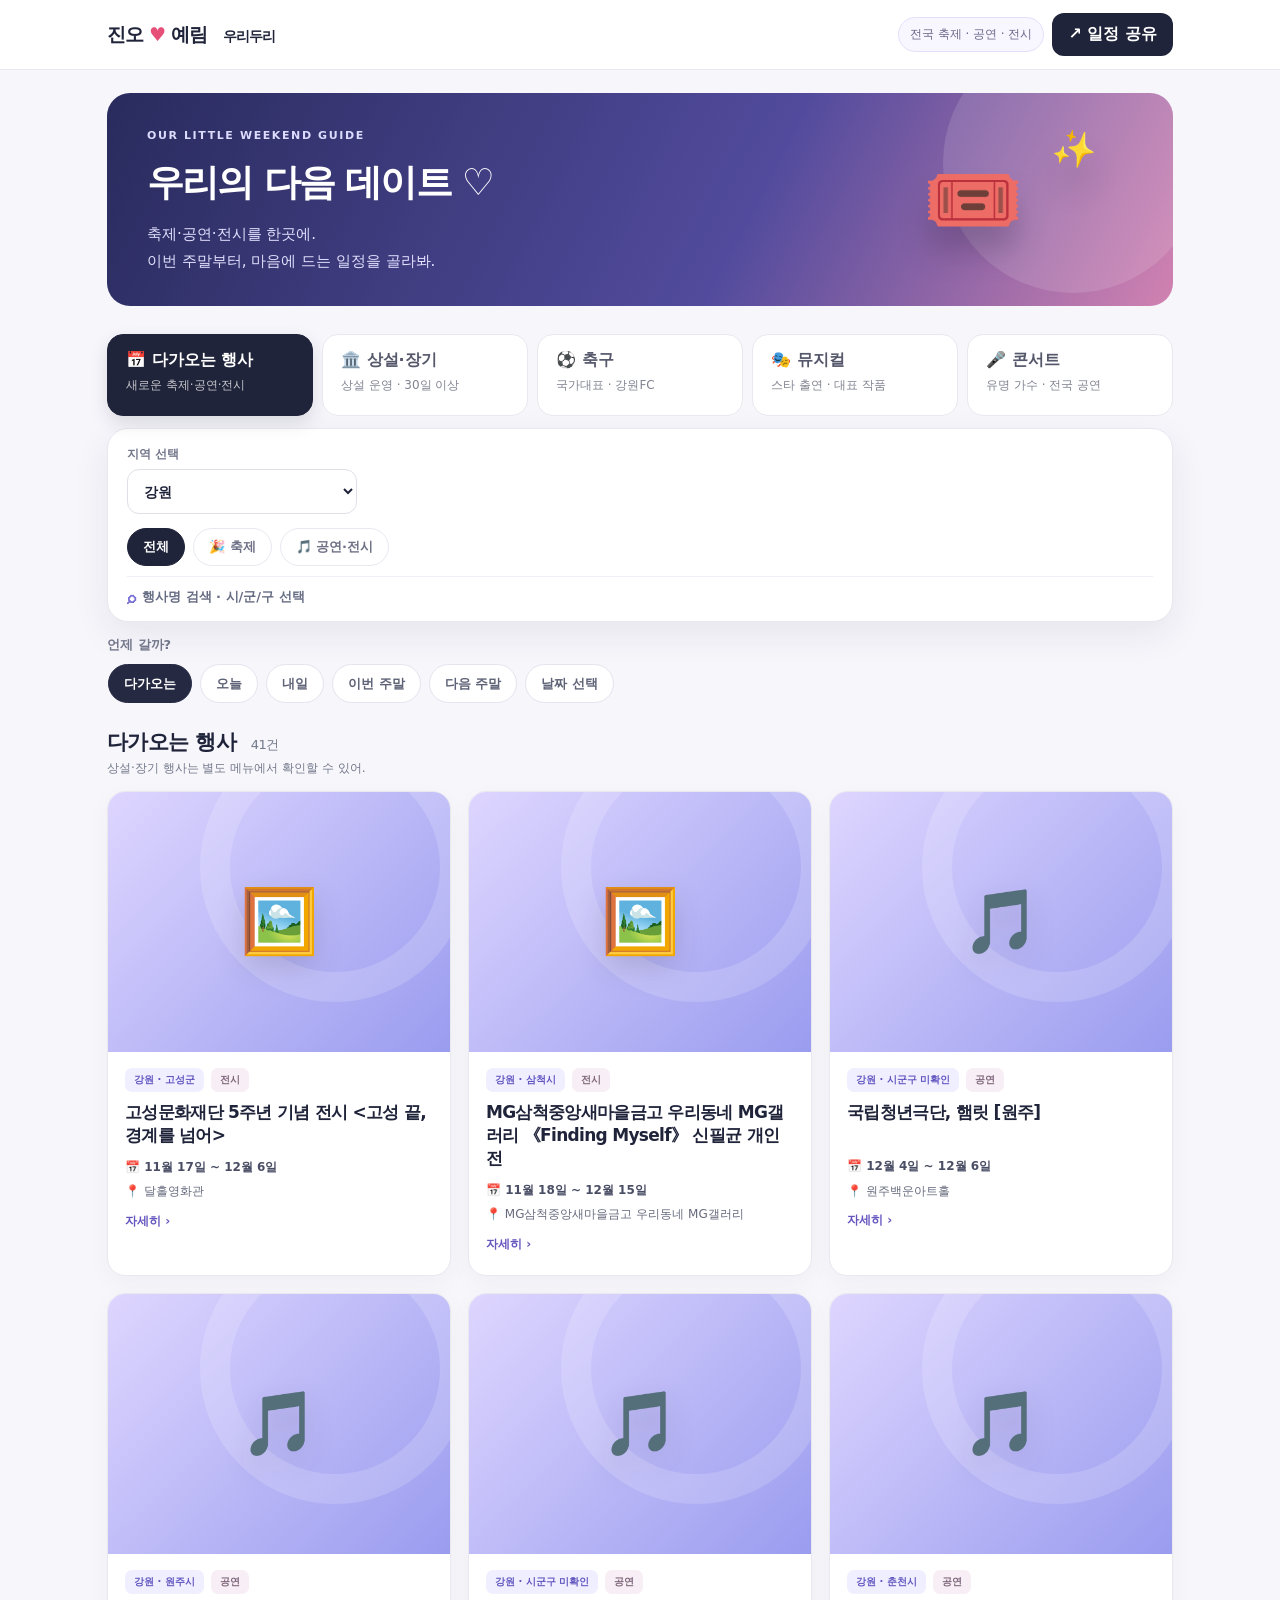
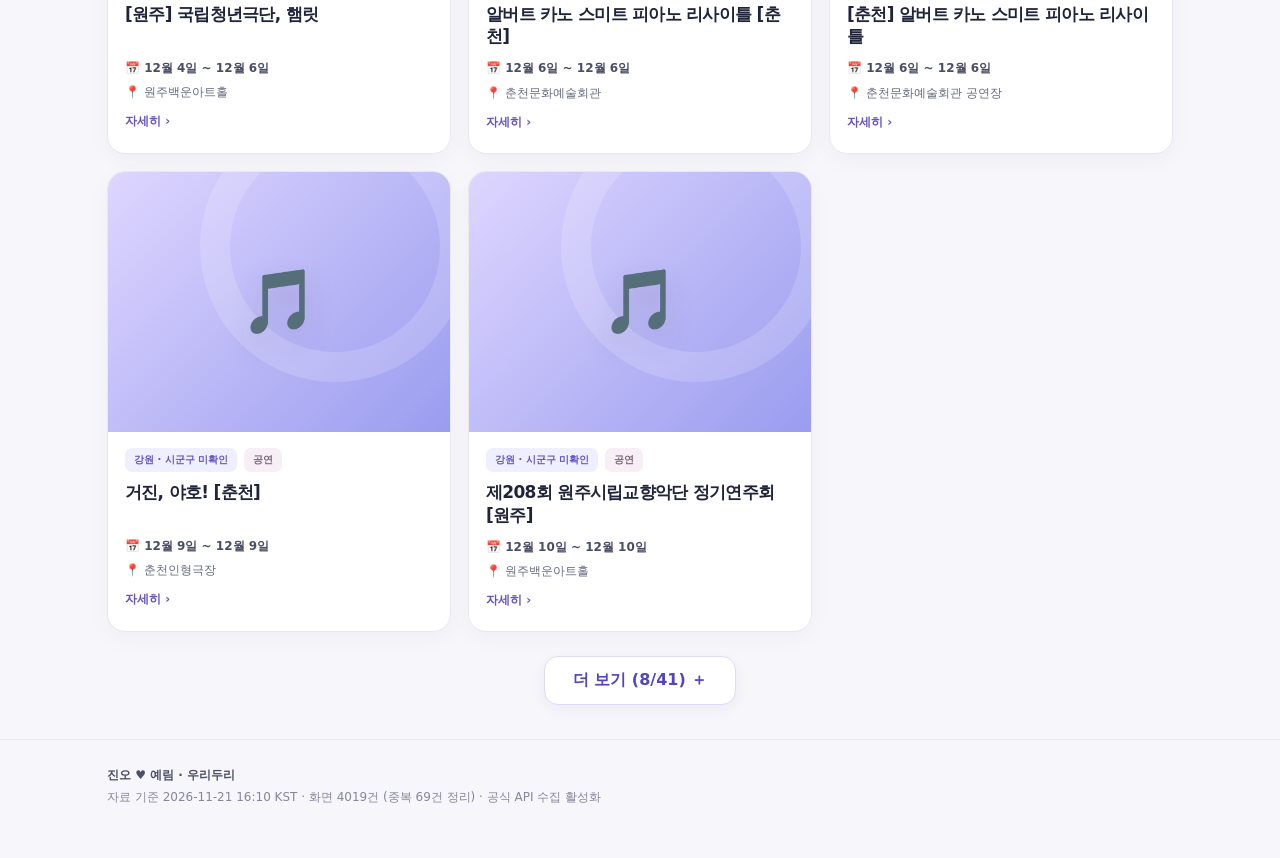
==== commit 55b0c85c: "ui: remove musical and concert section title and introductory copy" ====
--- a/index.html
+++ b/index.html
@@ -197,11 +197,7 @@
         <a href="https://img01.kfa.or.kr/live/live.php?act=match_schedule" target="_blank" rel="noopener noreferrer">대한축구협회 일정</a>을 다시 확인해 줘. 예매 여부는 별도로 확인해야 해.
       </div>
     </section>
-    <section id="musicalSection" class="musical-section" aria-labelledby="musicalTitle" hidden>
-      <div class="musical-head">
-        <h2 id="musicalTitle">🎭 인기 상업 뮤지컬 <small id="musicalCount"></small></h2>
-        <p>《데스노트》처럼 잘 알려진 작품 중 KOPIS에서 뮤지컬 장르와 주요 출연진이 확인된 공연만 모았어.</p>
-      </div>
+    <section id="musicalSection" class="musical-section" aria-label="인기 뮤지컬" hidden>
       <div class="musical-filters" aria-label="뮤지컬 개막 상태">
         <button type="button" class="musical-filter active" data-musical-filter="all" aria-pressed="true">전체</button>
         <button type="button" class="musical-filter" data-musical-filter="playing" aria-pressed="false">공연 중</button>
@@ -216,11 +212,7 @@
       <div class="musical-more-wrap"><button id="musicalMore" class="musical-more" type="button" hidden>뮤지컬 더 보기 ＋</button></div>
       <p class="musical-note">작품 및 출연 배우는 KOPIS 등록 정보 기준이야. 특정 배우의 회차별 출연과 실제 예매 가능 여부는 공식 공연 정보·예매처에서 확인해 줘. 인기·상업성 분류는 우리두리의 편집 기준이며 객관적인 공식 인증은 아니야.</p>
     </section>
-    <section id="concertSection" class="concert-section" aria-labelledby="concertTitle" hidden>
-      <div class="concert-head">
-        <h2 id="concertTitle">🎤 유명 가수 콘서트 <small id="concertCount"></small></h2>
-        <p>성시경·아이유·임영웅·DAY6 등 주요 가수와 그룹의 KOPIS 대중음악 공연을 모았어.</p>
-      </div>
+    <section id="concertSection" class="concert-section" aria-label="유명 가수 콘서트" hidden>
       <div class="concert-filters" aria-label="콘서트 일정">
         <button class="concert-filter active" type="button" data-concert-filter="all" aria-pressed="true">전체</button>
         <button class="concert-filter" type="button" data-concert-filter="playing" aria-pressed="false">공연 중</button>
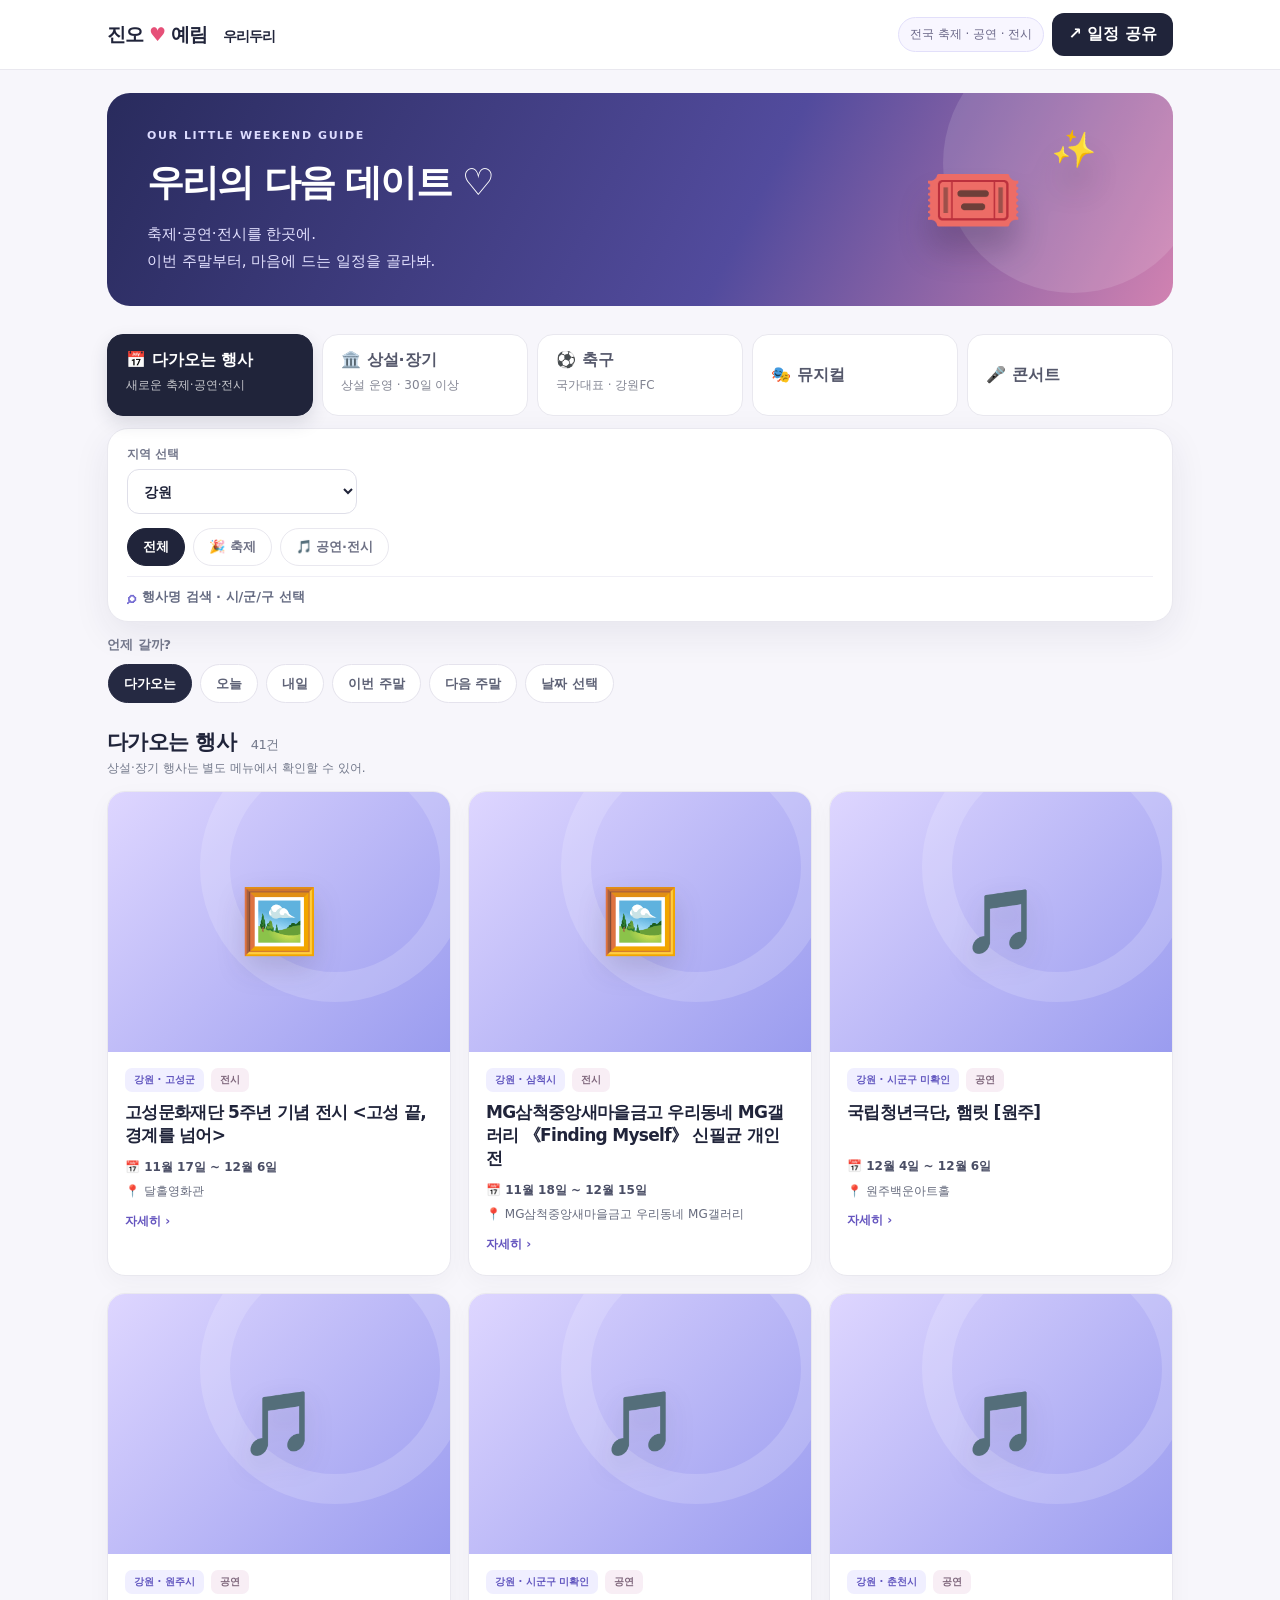
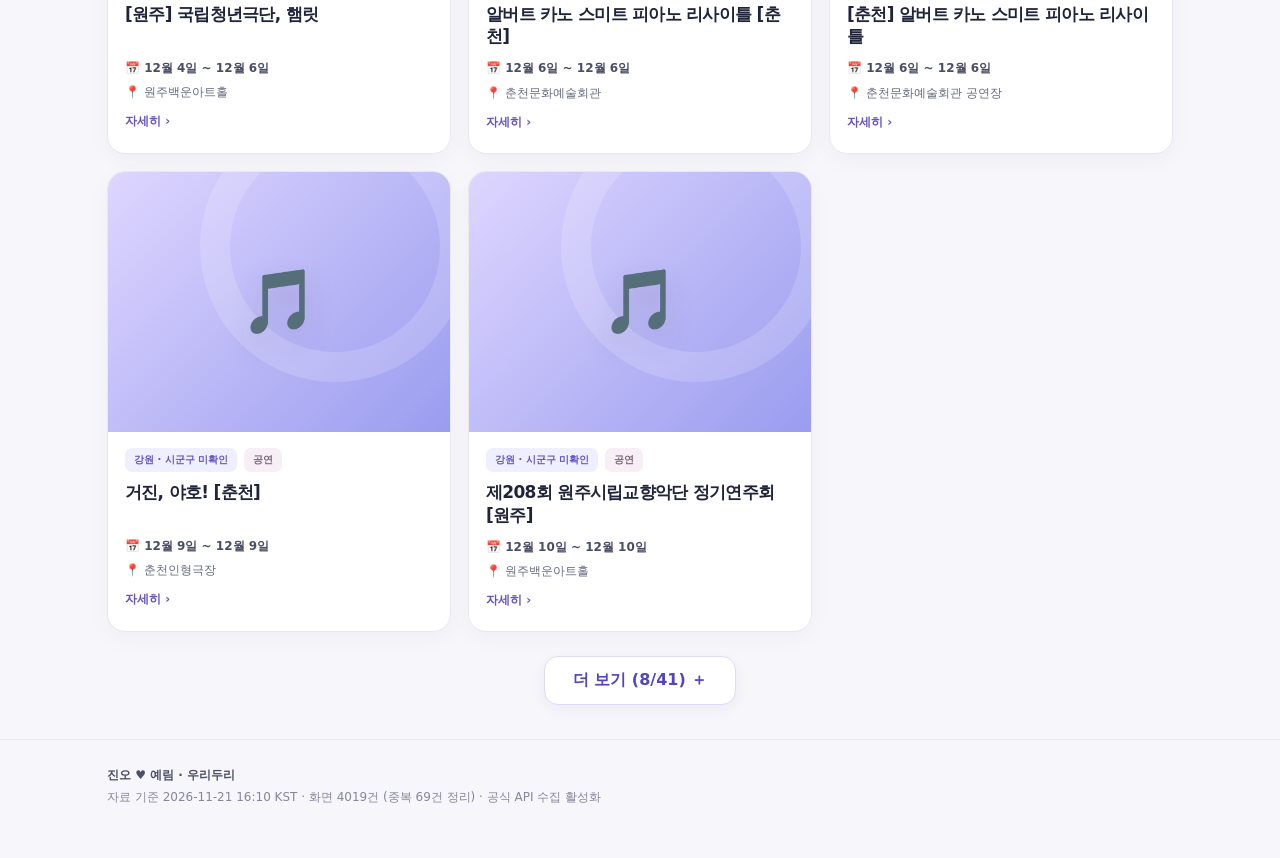
==== commit c1ac638a: "ui: remove musical and concert tab subtitles" ====
--- a/index.html
+++ b/index.html
@@ -36,6 +36,7 @@
     .section-nav{display:grid;grid-template-columns:repeat(3,minmax(0,1fr));gap:12px;margin:16px 0 10px}
     .section-tab{display:flex;flex-direction:column;align-items:flex-start;gap:6px;min-height:82px;padding:15px 18px;text-align:left;background:#fff;border:1px solid var(--line);border-radius:16px;color:#55586b;transition:border-color .15s,background .15s,transform .15s}
     .section-tab:hover{transform:translateY(-1px);border-color:#b5adf5}.section-tab.active{background:var(--ink);color:#fff;border-color:var(--ink);box-shadow:0 7px 18px rgba(32,36,58,.13)}
+    #musicalTab,#concertTab{justify-content:center}
     .section-name{font-size:16px;font-weight:800}.section-tab small{font-size:12px;color:inherit;opacity:.74}
     .section-description{color:#777b8c;margin:20px 0 -13px;font-size:13px}
     .toolbar.scope-noperiod{grid-template-columns:minmax(0,1fr) 160px 170px}
@@ -156,8 +157,8 @@
       <button class="section-tab active" type="button" data-section="upcoming" aria-pressed="true"><span class="section-name">📅 다가오는 행사</span><small>새로운 축제·공연·전시</small></button>
       <button class="section-tab" type="button" data-section="longterm" aria-pressed="false"><span class="section-name">🏛️ 상설·장기</span><small>상설 운영 · 30일 이상</small></button>
       <button class="section-tab" id="soccerTab" type="button" aria-pressed="false"><span class="section-name">⚽ 축구</span><small>국가대표 · 강원FC</small></button>
-      <button class="section-tab" id="musicalTab" type="button" aria-pressed="false"><span class="section-name">🎭 뮤지컬</span><small>스타 출연 · 대표 작품</small></button>
-      <button class="section-tab" id="concertTab" type="button" aria-pressed="false"><span class="section-name">🎤 콘서트</span><small>유명 가수 · 전국 공연</small></button>
+      <button class="section-tab" id="musicalTab" type="button" aria-pressed="false"><span class="section-name">🎭 뮤지컬</span></button>
+      <button class="section-tab" id="concertTab" type="button" aria-pressed="false"><span class="section-name">🎤 콘서트</span></button>
     </nav>
     <section class="discovery" aria-label="행사 탐색">
       <section class="tool-panel mobile-tools" aria-label="검색 및 필터">
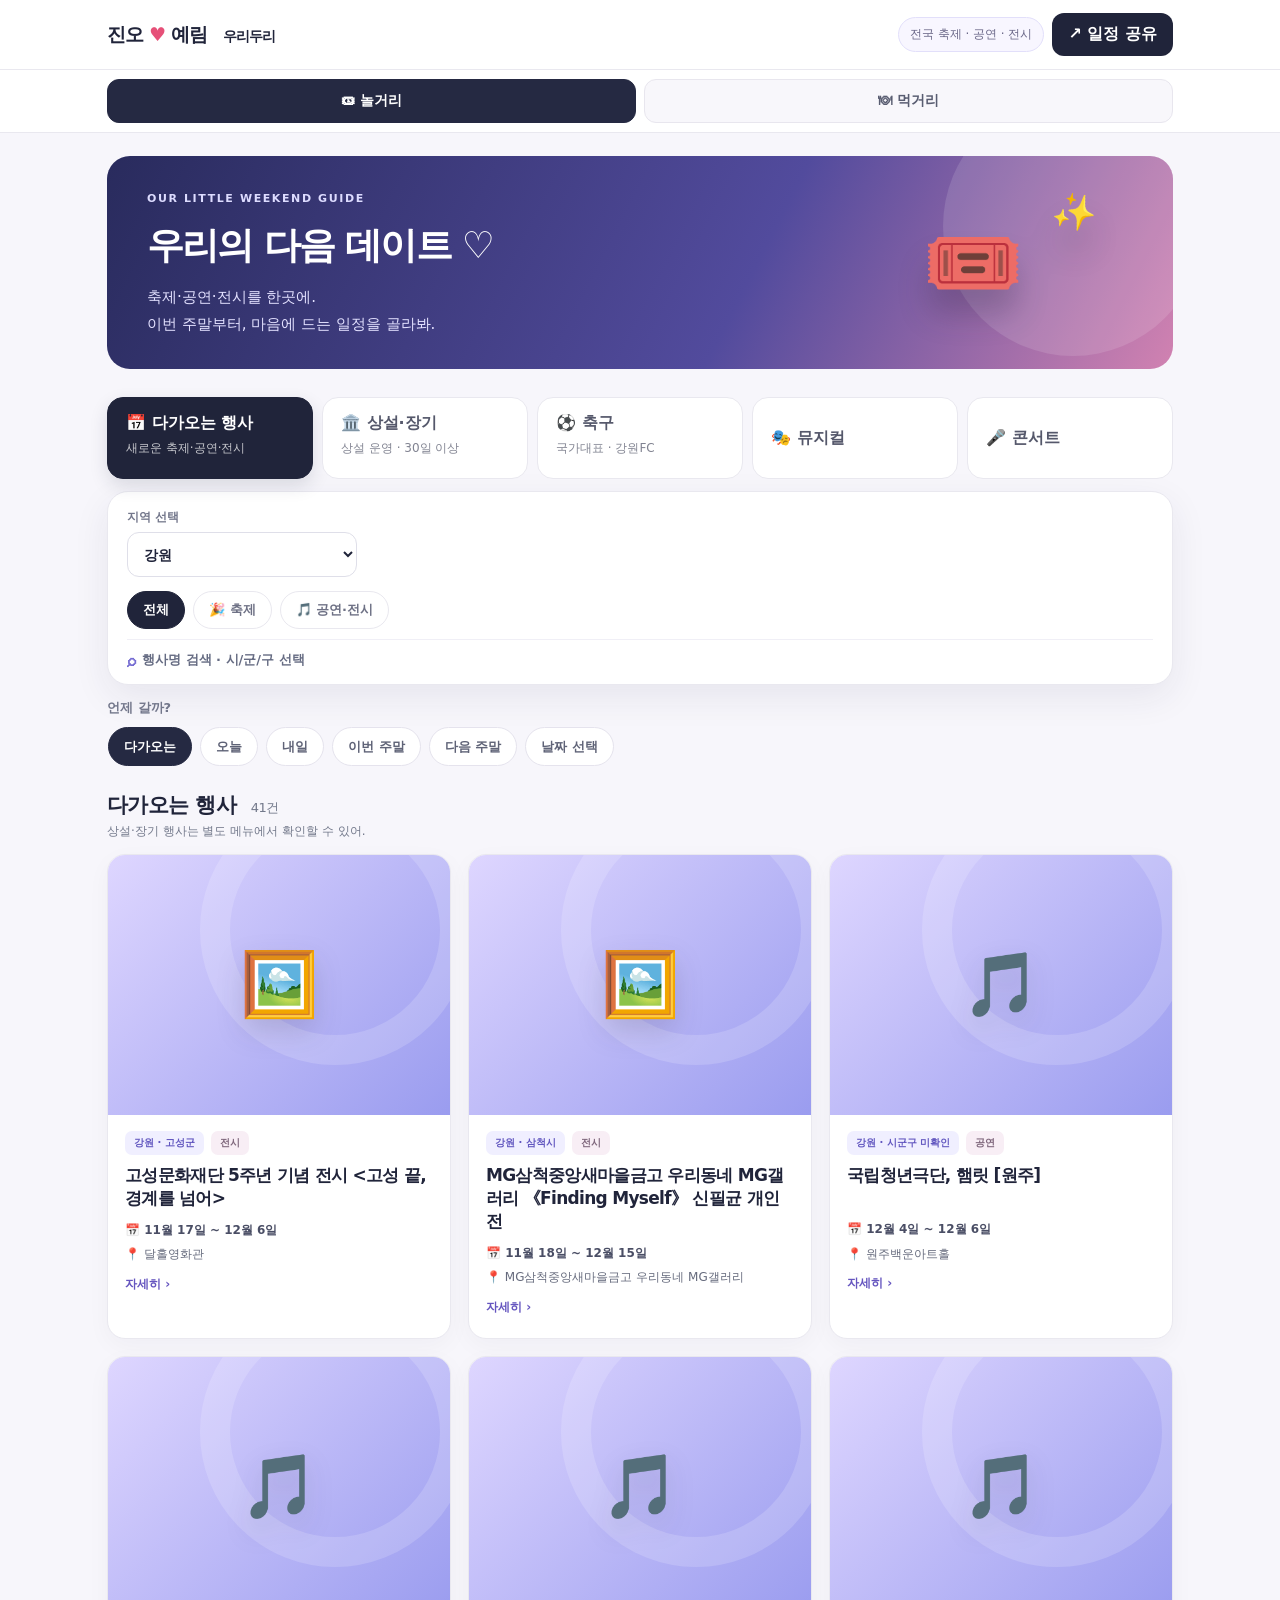
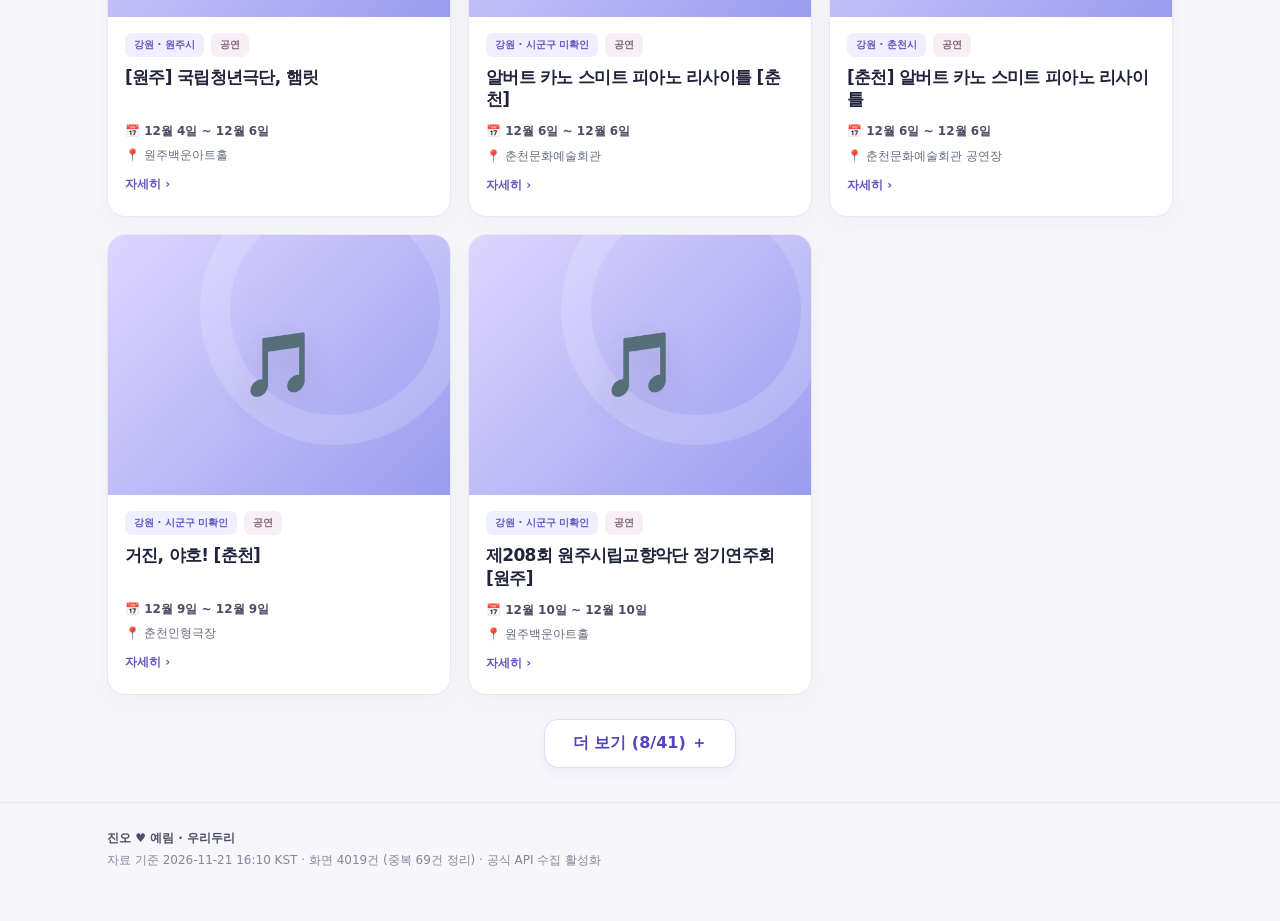
==== commit b6214692: "ui: connect current event homepage to dedicated food search under UriDuri" ====
--- a/index.html
+++ b/index.html
@@ -148,9 +148,16 @@
   <link rel="stylesheet" href="./sports.css">
   <link rel="stylesheet" href="./musicals.css">
   <link rel="stylesheet" href="./concerts.css">
+  <link rel="stylesheet" href="./site-nav.css">
 </head>
 <body>
   <header class="nav"><div class="wrap navinner"><div class="brand">진오 <em>♥</em> 예림 <span style="font-size:.72em;margin-left:10px;font-weight:700">우리두리</span></div><div style="display:flex;align-items:center;gap:8px"><span class="badge-top">전국 축제 · 공연 · 전시</span><button class="share-top" id="shareAll" type="button">↗ 일정 공유</button></div></div></header>
+  <nav class="site-areas" aria-label="우리두리 주요 서비스">
+    <div class="site-areas-inner">
+      <a class="site-area active" href="./index.html" aria-current="page">🎟 놀거리</a>
+      <a class="site-area" href="./food.html">🍽 먹거리</a>
+    </div>
+  </nav>
   <main class="wrap">
     <section class="hero" aria-label="소개"><div class="hero-panel"><div class="orb"></div><div class="hero-left"><div class="kicker">OUR LITTLE WEEKEND GUIDE</div><h1>우리의 다음 데이트 ♡</h1><p>축제·공연·전시를 한곳에.<br>이번 주말부터, 마음에 드는 일정을 골라봐.</p></div><div class="hero-right" aria-hidden="true">🎟️<span class="spark">✨</span></div></div></section>
     <nav class="section-nav" aria-label="행사 종류별 메뉴">
--- a/site-nav.css
+++ b/site-nav.css
@@ -0,0 +1,10 @@
+/* 공통: 우리두리 놀거리/먹거리 대주제 */
+.site-areas{background:#fff;border-bottom:1px solid #e9e8ef}
+.site-areas-inner{max-width:1110px;margin:auto;display:grid;grid-template-columns:1fr 1fr;gap:8px;padding:9px 22px}
+.site-area{min-height:44px;display:flex;align-items:center;justify-content:center;gap:8px;border:1px solid #e8e6ee;border-radius:12px;background:#f8f7fb;color:#595d71;font-weight:800;font-size:14px;text-decoration:none}
+.site-area.active{background:#252942;border-color:#252942;color:#fff}
+.site-area:focus-visible{outline:3px solid #887be0;outline-offset:2px}
+@media(max-width:760px){
+ .site-areas-inner{padding:8px 14px;gap:7px}
+ .site-area{min-height:43px;font-size:13px;border-radius:11px}
+}
